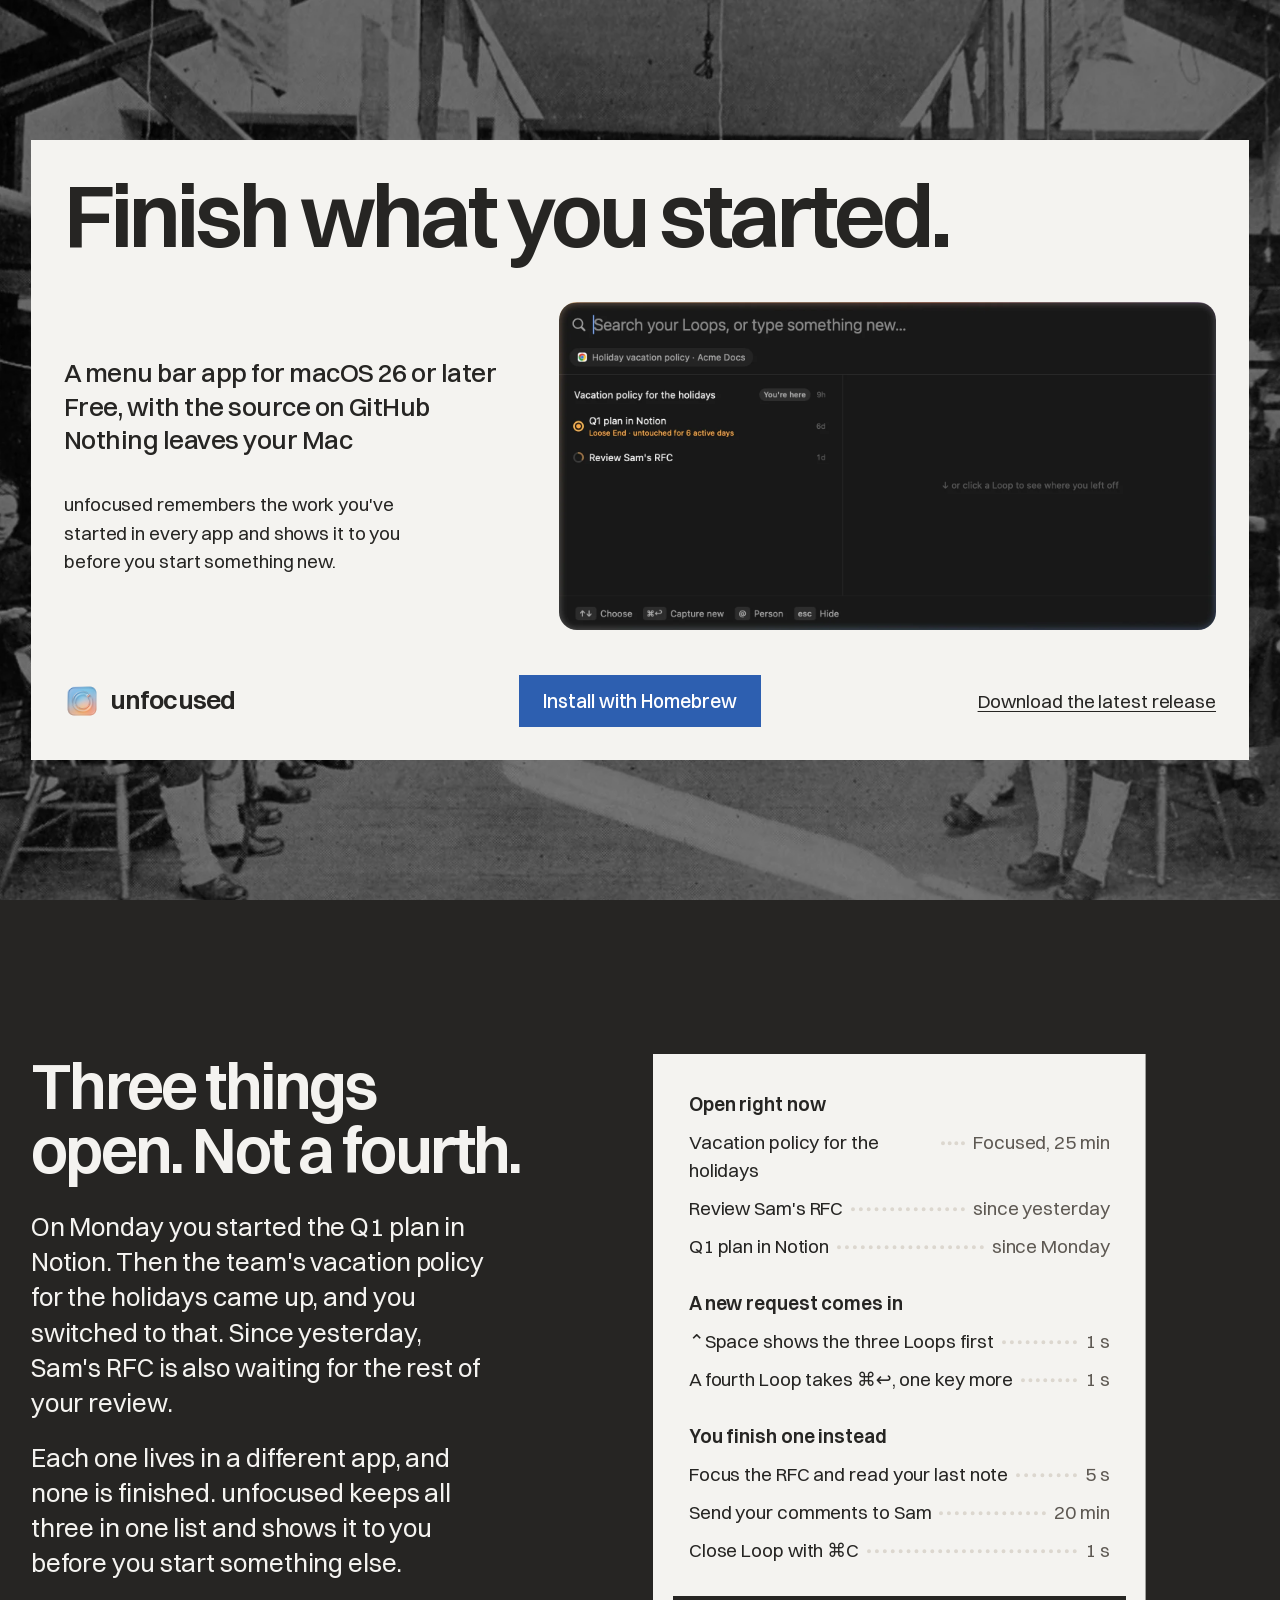
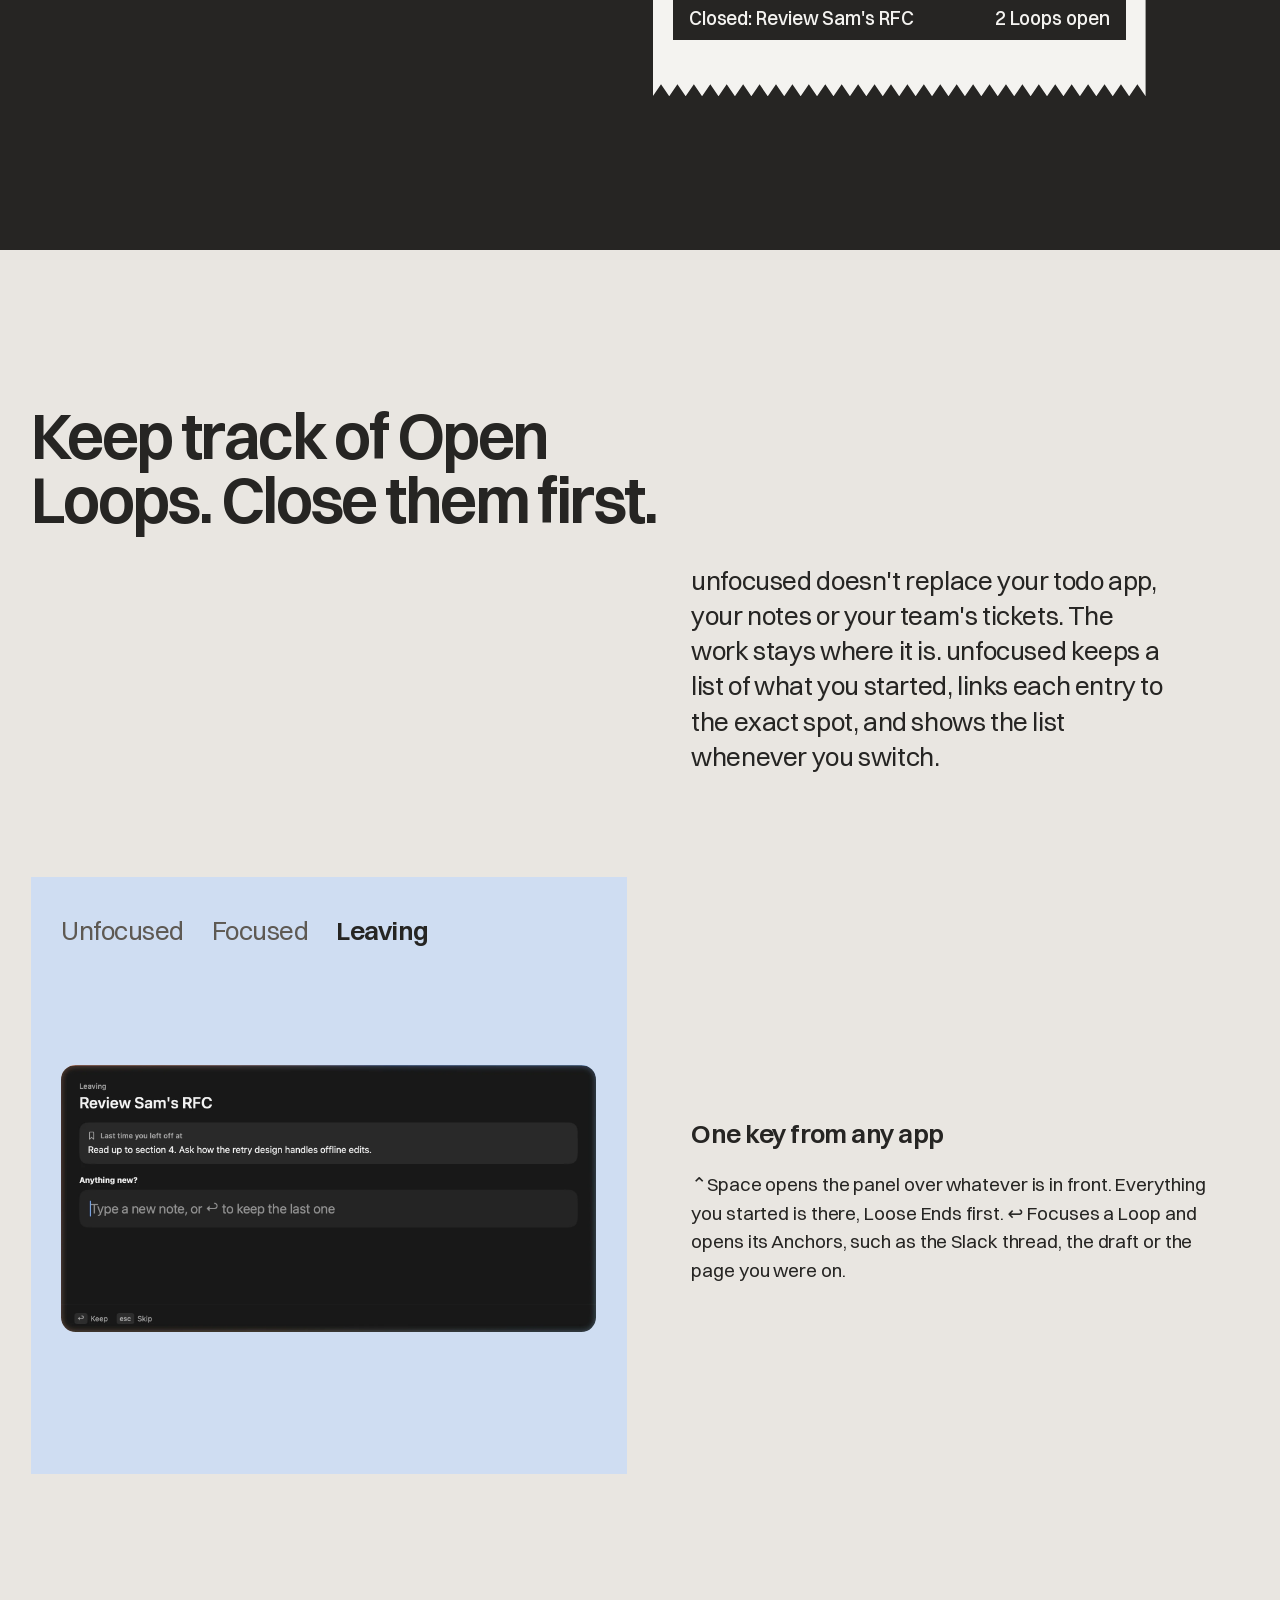
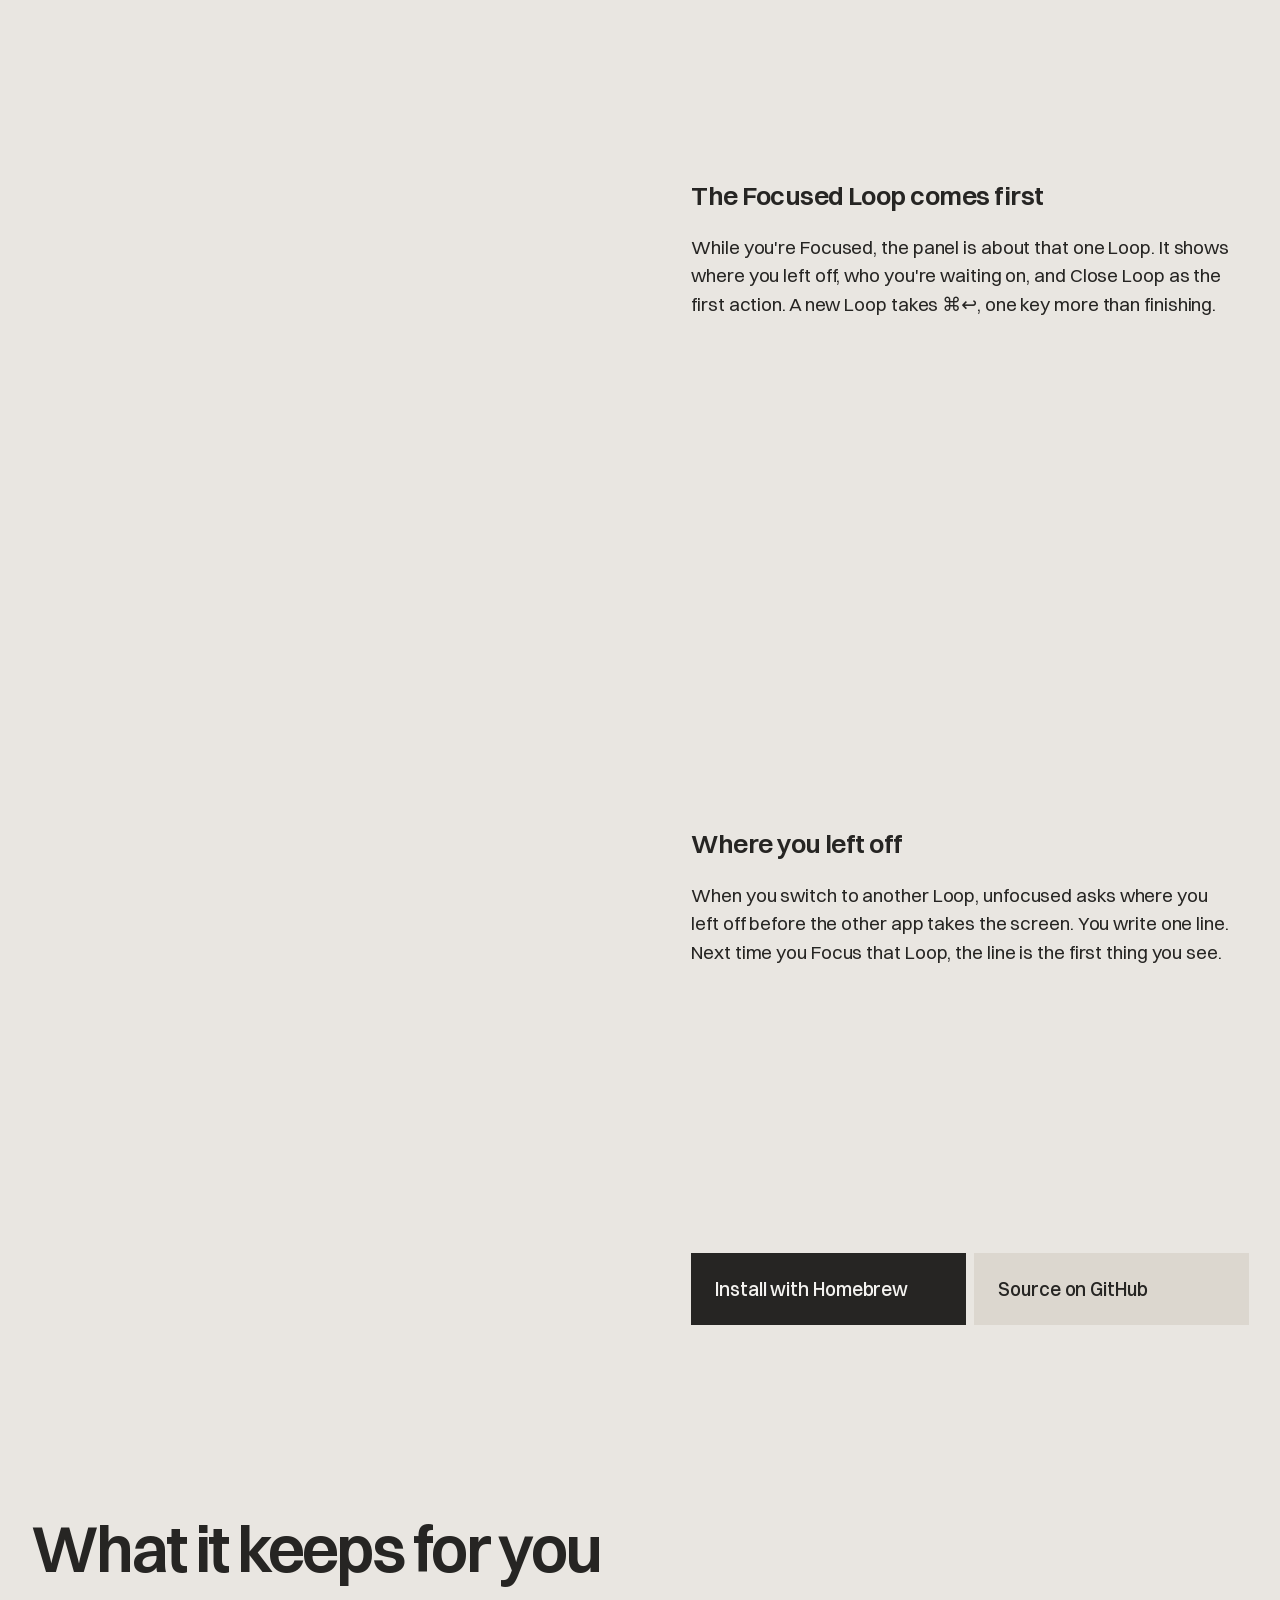
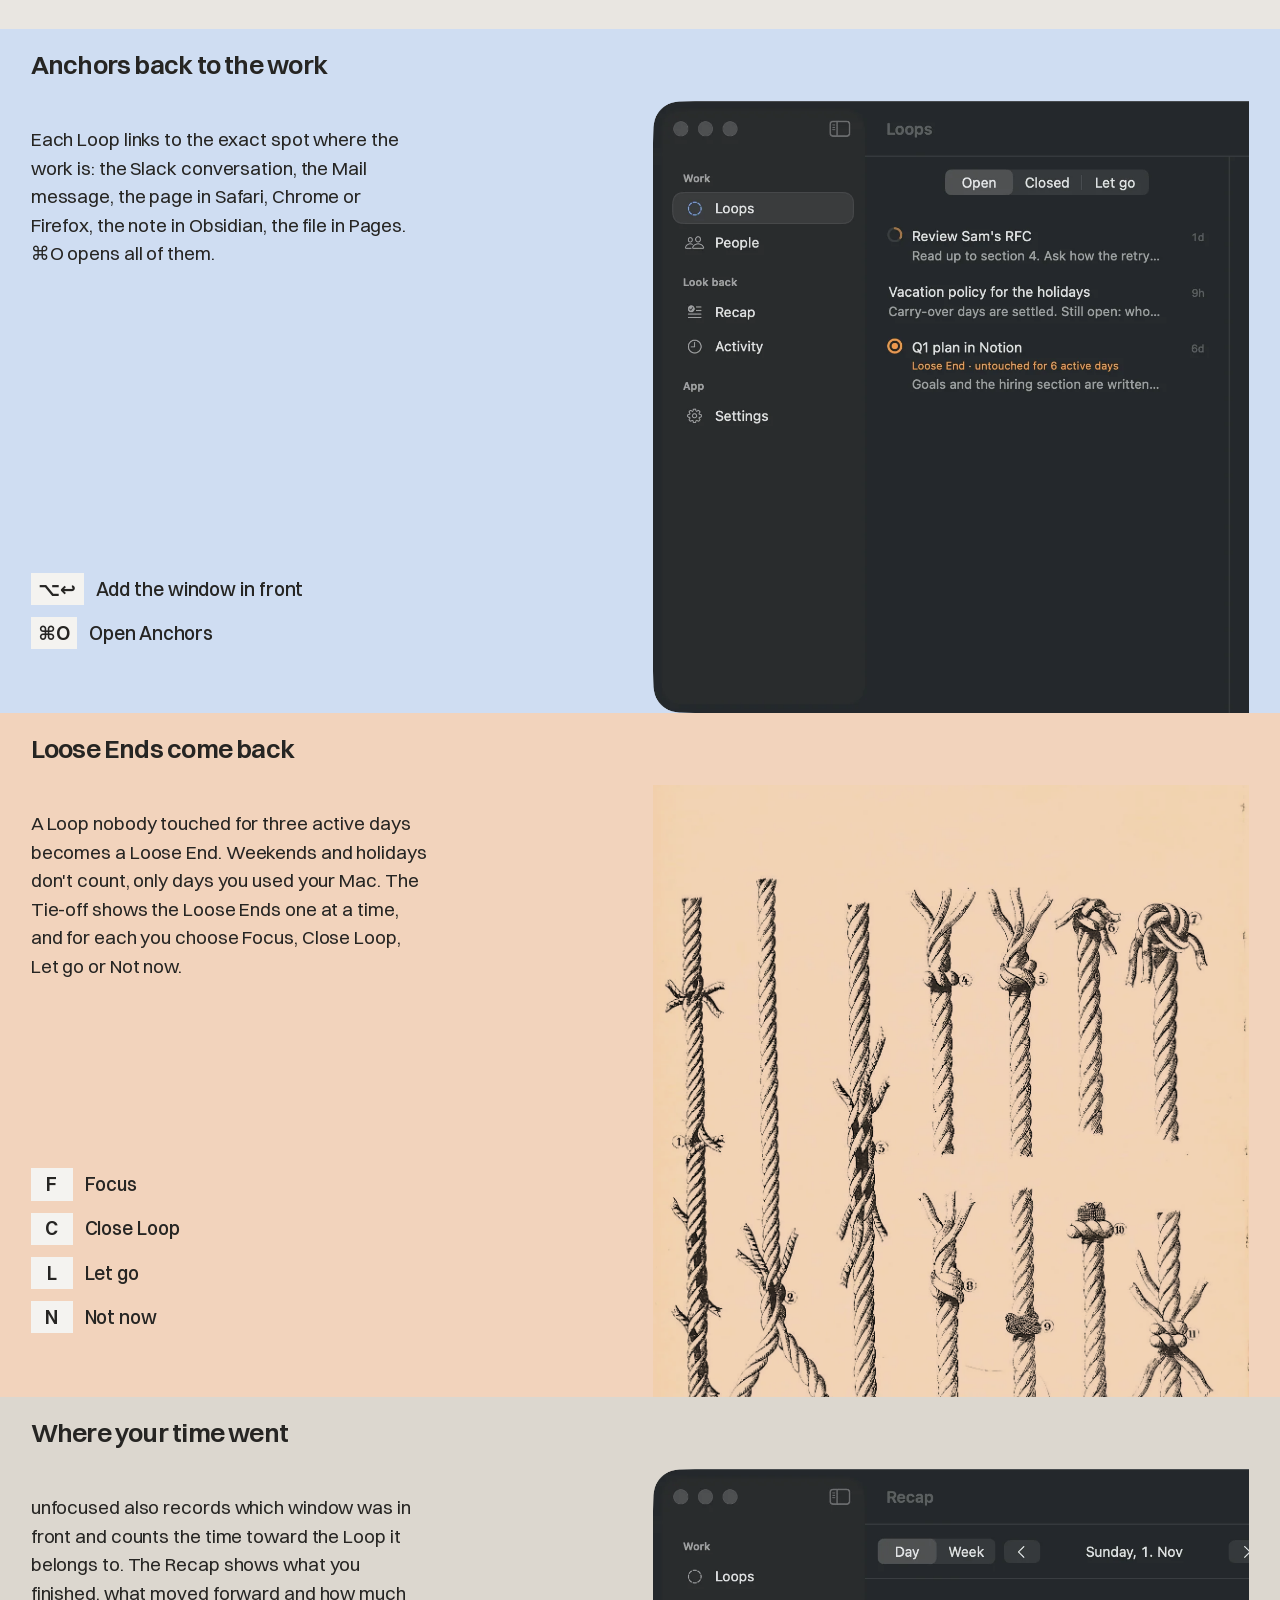
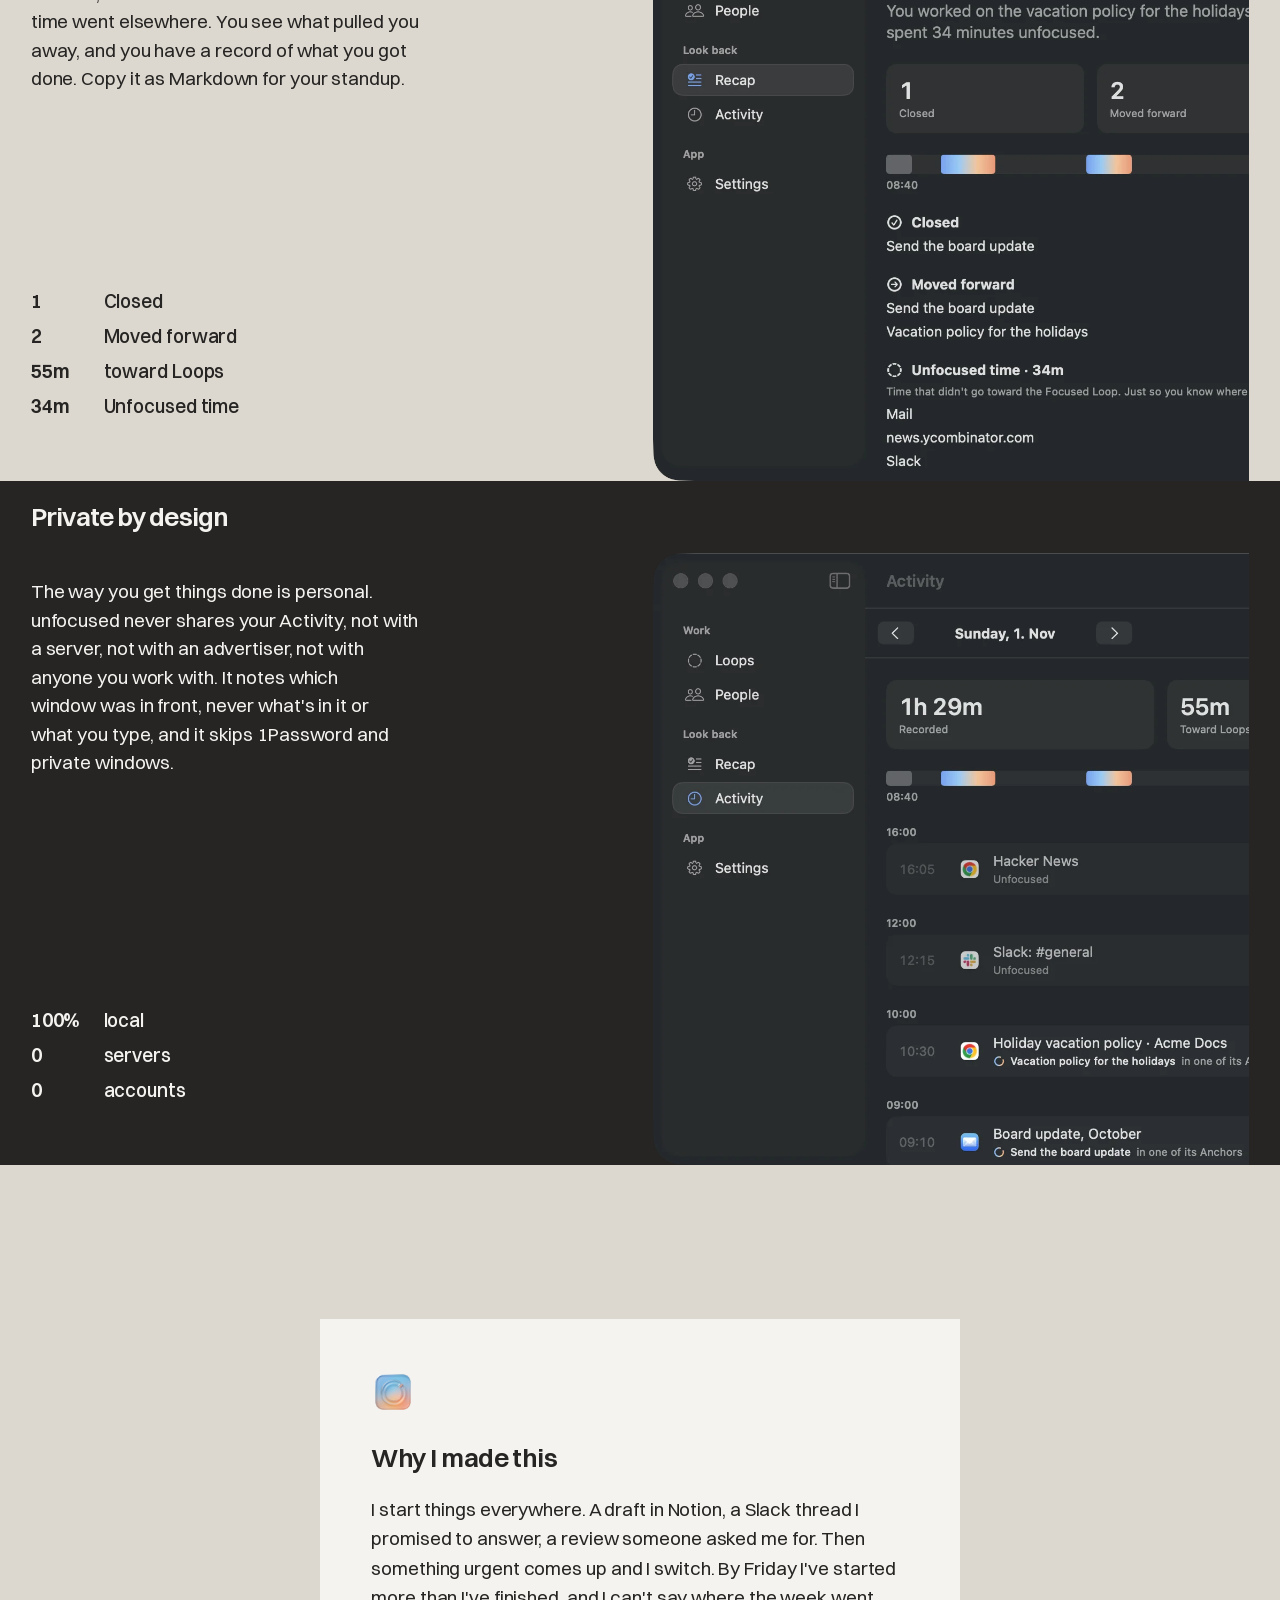
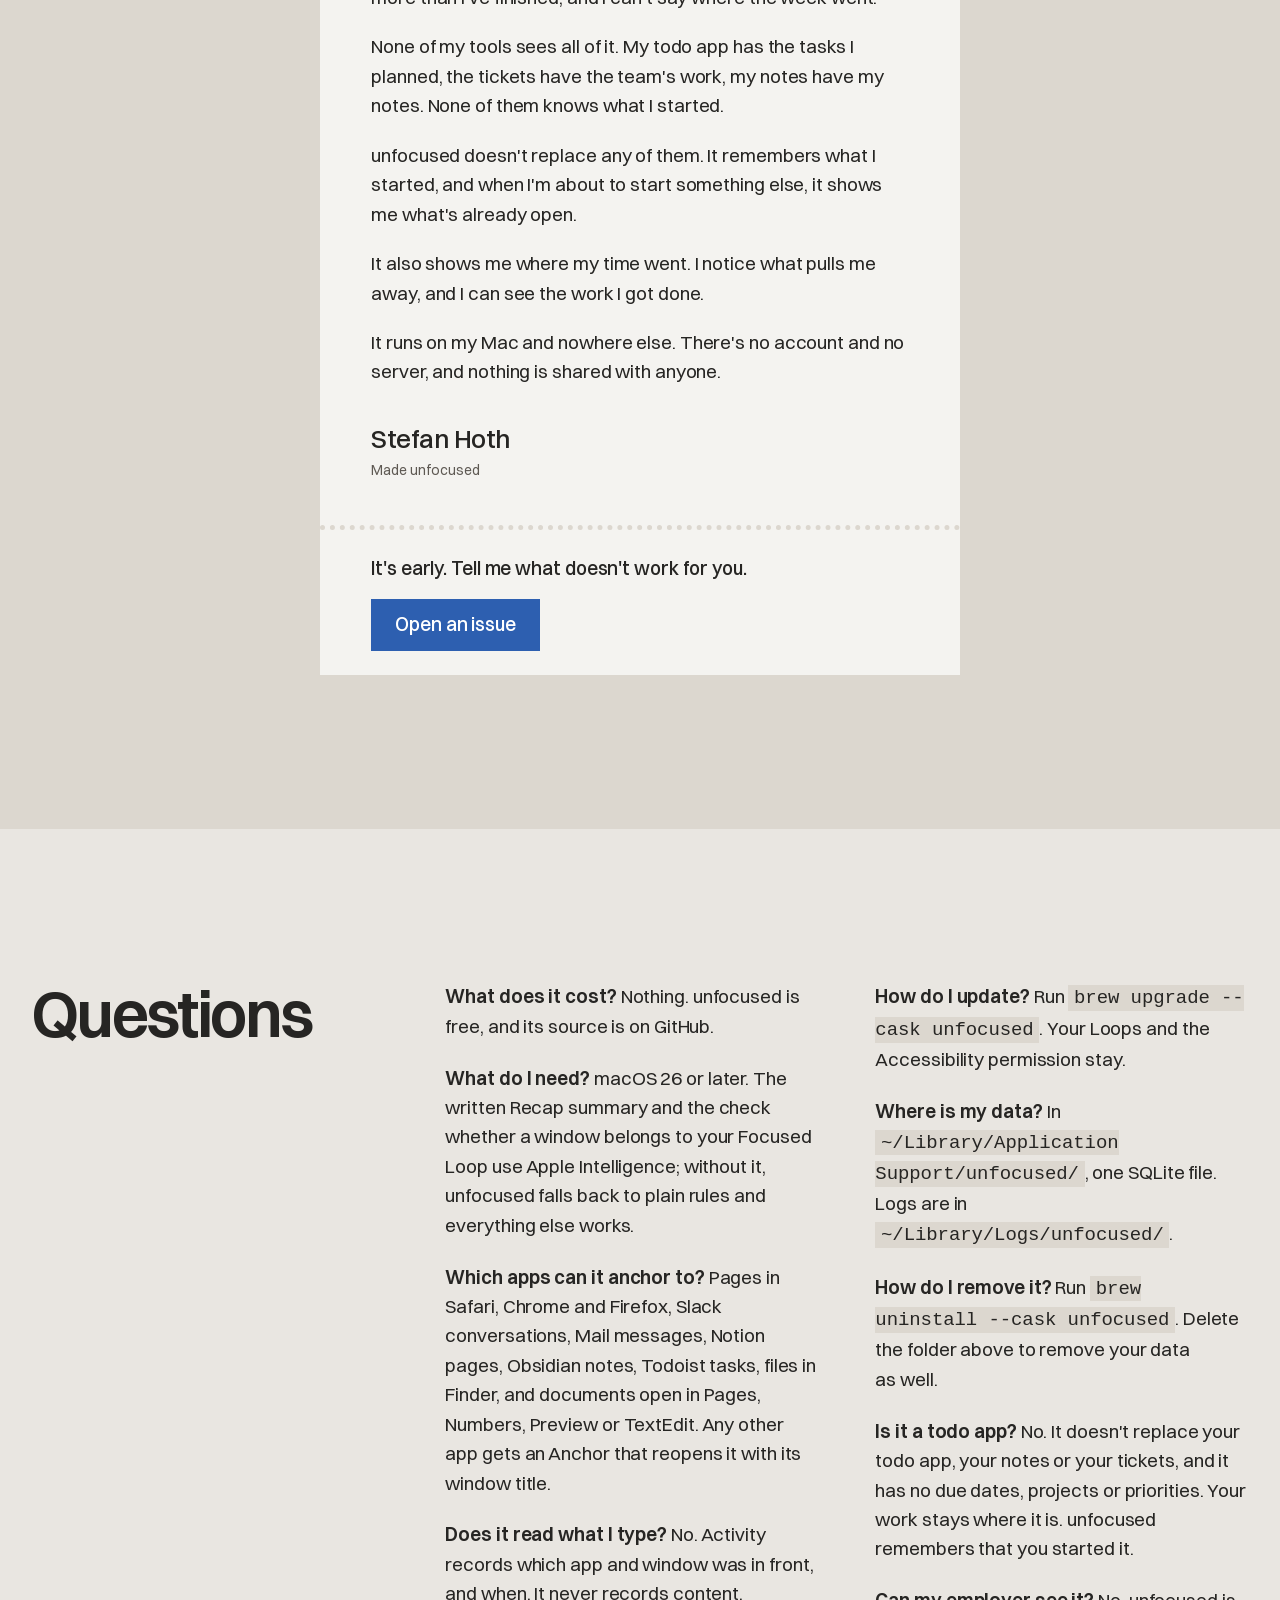
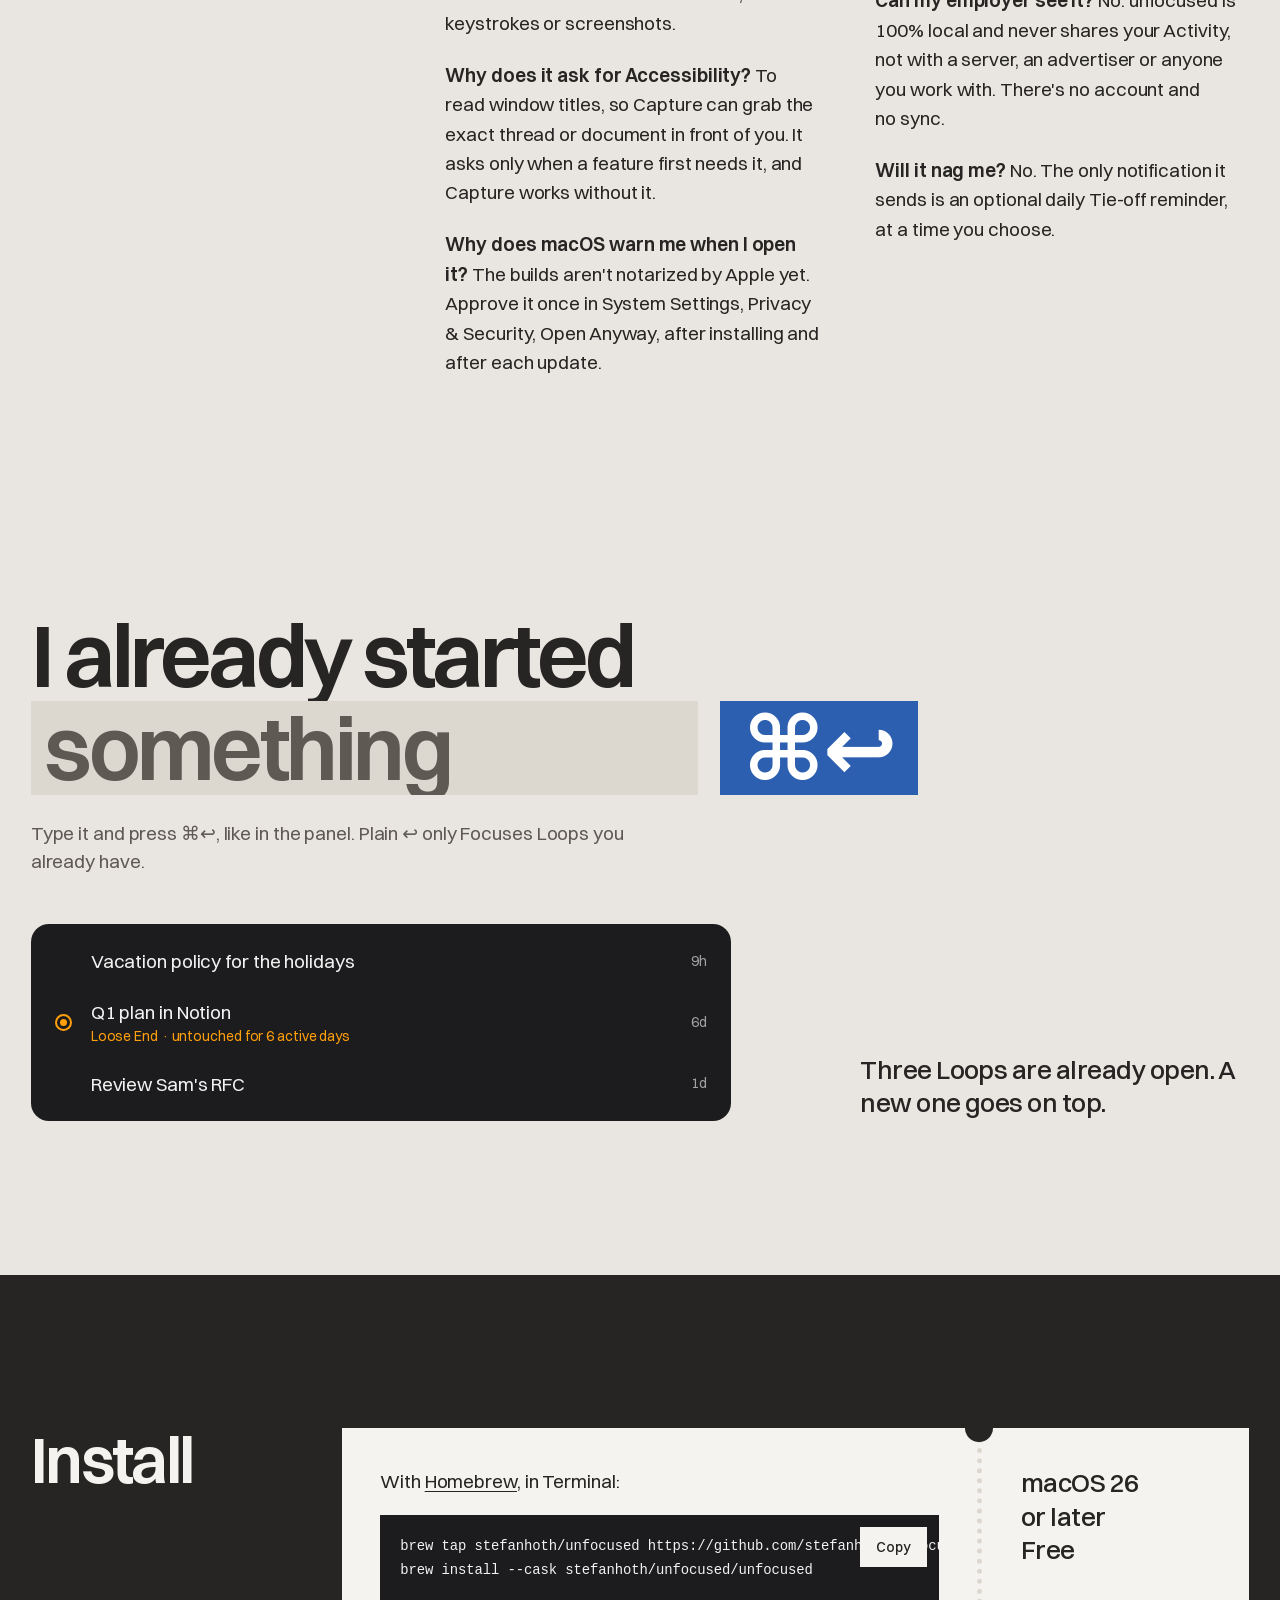
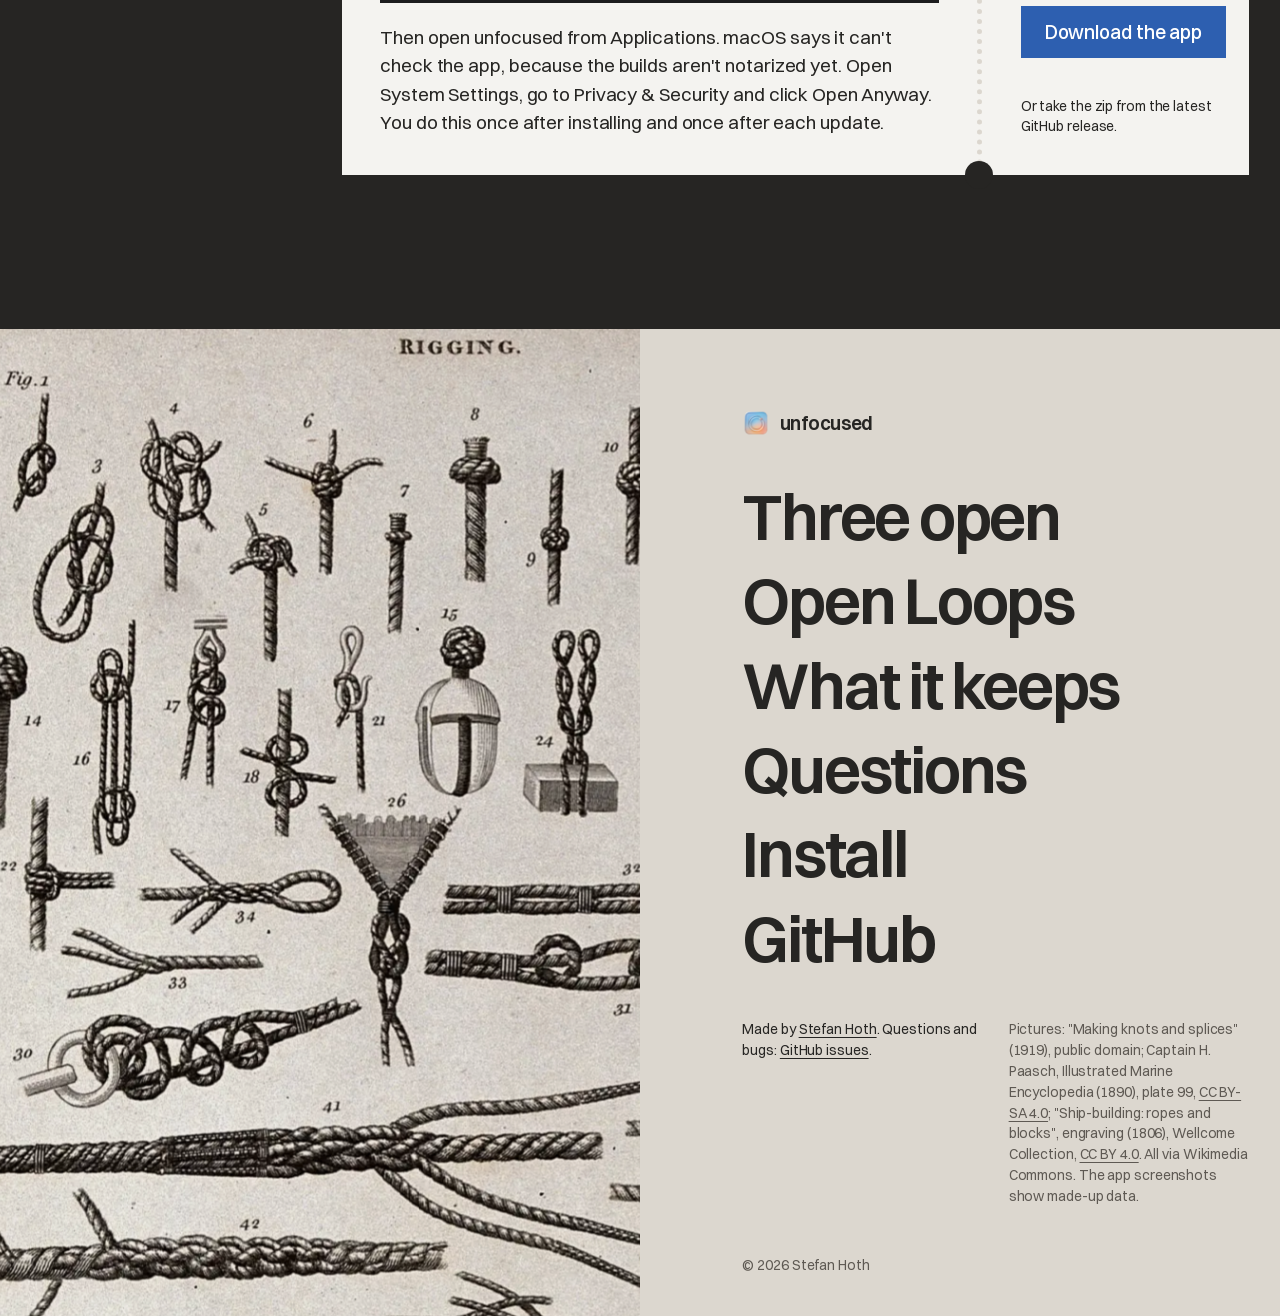
==== site/public/index.html @ ced44fc2 "feat(site): landing page at unfocused.stefanhoth.com A static page in site/public: what unfocused is" ====
<!doctype html>
<html lang="en">
<head>
  <meta charset="utf-8">
  <meta name="viewport" content="width=device-width, initial-scale=1">
  <title>unfocused: finish what you started, on your Mac</title>
  <meta name="description" content="unfocused is a free menu bar app for macOS 26 or later. It remembers the work you've started in every app and shows it to you before you start something new. Nothing leaves your Mac.">
  <link rel="canonical" href="https://unfocused.stefanhoth.com/">
  <meta name="theme-color" content="#262523">
  <meta name="color-scheme" content="light">

  <meta property="og:type" content="website">
  <meta property="og:site_name" content="unfocused">
  <meta property="og:url" content="https://unfocused.stefanhoth.com/">
  <meta property="og:title" content="unfocused: finish what you started">
  <meta property="og:description" content="A menu bar app for macOS 26 or later that remembers the work you've already started, in every app, and puts it in front of you before you start something new.">
  <meta property="og:image" content="https://unfocused.stefanhoth.com/og.png">
  <meta property="og:image:width" content="1200">
  <meta property="og:image:height" content="630">
  <meta property="og:image:alt" content="The unfocused panel listing three Open Loops, next to the words Finish what you started.">
  <meta name="twitter:card" content="summary_large_image">
  <meta name="twitter:title" content="unfocused: finish what you started">
  <meta name="twitter:description" content="A menu bar app for macOS 26 or later that remembers the work you've already started and shows it to you before you start something new.">
  <meta name="twitter:image" content="https://unfocused.stefanhoth.com/og.png">

  <link rel="icon" type="image/png" href="favicon.png">
  <link rel="apple-touch-icon" href="apple-touch-icon.png">
  <link rel="preload" href="fonts/switzer-400.woff2" as="font" type="font/woff2" crossorigin>
  <link rel="preload" href="fonts/switzer-600.woff2" as="font" type="font/woff2" crossorigin>
  <link rel="stylesheet" href="styles.css">
  <script>document.documentElement.classList.add('js')</script>
</head>
<body>

<header class="hero" id="top">
  <img class="hero__room" src="img/knot-class-1919.webp" width="1800" height="1212" alt="A room of young sailors in 1919, each holding a length of rope, learning knots from an instructor.">
  <div class="hero__card">
    <h1 class="hero__title" data-rise data-i="0">
      <span>Finish what</span> <span>you</span> <span>started.</span>
    </h1>
    <div class="hero__body">
      <div class="hero__text" data-rise data-i="1">
        <p class="hero__facts">A menu bar app for macOS&nbsp;26 or&nbsp;later<br>Free, with the source on GitHub<br>Nothing leaves your Mac</p>
        <p class="hero__lede">unfocused remembers the work you've started in every app and shows it to you before you start something new.</p>
      </div>
      <figure class="hero__plate" data-rise data-i="2">
        <img src="img/panel.webp" width="1752" height="874" alt="The unfocused panel with three Open Loops: the vacation policy marked You're here, the Q1 plan in Notion as a Loose End, and Sam's RFC.">
      </figure>
    </div>
    <div class="hero__foot" data-rise data-i="3">
      <a class="wordmark" href="#top"><img src="img/app-icon.webp" width="36" height="36" alt="">unfocused</a>
      <a class="button" href="#install">Install with Homebrew</a>
      <a class="link-plain hero__download" href="https://github.com/stefanhoth/unfocused/releases/latest">Download the latest release</a>
    </div>
  </div>
</header>

<main>

<section class="week" id="three-open" aria-labelledby="three-open-title">
  <div class="week__intro" data-reveal>
    <h2 class="head" id="three-open-title">Three things open. Not a fourth.</h2>
    <p>On Monday you started the Q1 plan in Notion. Then the team's vacation policy for the holidays came up, and you switched to that. Since yesterday, Sam's RFC is also waiting for the rest of your review.</p>
    <p>Each one lives in a different app, and none is finished. unfocused keeps all three in one list and shows it to you before you start something else.</p>
  </div>
  <div class="slip" data-reveal>
    <h3>Open right now</h3>
    <ul>
      <li><span>Vacation policy for the holidays</span><span>Focused, 25 min</span></li>
      <li><span>Review Sam's RFC</span><span>since yesterday</span></li>
      <li><span>Q1 plan in Notion</span><span>since Monday</span></li>
    </ul>
    <h3>A new request comes in</h3>
    <ul>
      <li><span>⌃Space shows the three Loops first</span><span>1 s</span></li>
      <li><span>A fourth Loop takes ⌘↩, one key more</span><span>1 s</span></li>
    </ul>
    <h3>You finish one instead</h3>
    <ul>
      <li><span>Focus the RFC and read your last note</span><span>5 s</span></li>
      <li><span>Send your comments to Sam</span><span>20 min</span></li>
      <li><span>Close Loop with ⌘C</span><span>1 s</span></li>
    </ul>
    <p class="slip__total"><span>Closed: Review Sam's RFC</span><span>2 Loops open</span></p>
  </div>
</section>

<section class="showcase" id="open-loops" aria-labelledby="open-loops-title">
  <div class="showcase__intro" data-reveal>
    <h2 class="head showcase__title" id="open-loops-title">Keep track of Open Loops. Close them first.</h2>
    <p>unfocused doesn't replace your todo app, your notes or your team's tickets. The work stays where it is. unfocused keeps a list of what you started, links each entry to the exact spot, and shows the list whenever you switch.</p>
  </div>
  <div class="showcase__plate">
    <div class="tabs" role="tablist" aria-label="Panel states">
      <button role="tab" aria-selected="true" aria-controls="plate-img" data-step="0">Unfocused</button>
      <button role="tab" aria-selected="false" aria-controls="plate-img" data-step="1">Focused</button>
      <button role="tab" aria-selected="false" aria-controls="plate-img" data-step="2">Leaving</button>
    </div>
    <figure class="plate-frame">
      <img id="plate-img" src="img/panel.webp" width="1752" height="874" alt="The panel while unfocused: Open Loops, Loose Ends first.">
    </figure>
  </div>
  <div class="showcase__text">
    <div class="step" data-step="0" data-src="img/panel.webp" data-alt="The panel while unfocused: Open Loops, Loose Ends first.">
      <figure class="step__pic"><img src="img/panel.webp" width="1752" height="874" loading="lazy" alt="The panel while unfocused: Open Loops, Loose Ends first."></figure>
      <h3 class="lead strong">One key from any app</h3>
      <p>⌃Space opens the panel over whatever is in front. Everything you started is there, Loose Ends first. ↩ Focuses a Loop and opens its Anchors, such as the Slack thread, the draft or the page you were on.</p>
    </div>
    <div class="step" data-step="1" data-src="img/panel-focused.webp" data-alt="The panel while a Loop is Focused: its title, Where I left off, Close Loop as the first action.">
      <figure class="step__pic"><img src="img/panel-focused.webp" width="1752" height="874" loading="lazy" alt="The panel while a Loop is Focused: its title, Where I left off, Close Loop as the first action."></figure>
      <h3 class="lead strong">The Focused Loop comes first</h3>
      <p>While you're Focused, the panel is about that one Loop. It shows where you left off, who you're waiting on, and Close Loop as the first action. A new Loop takes ⌘↩, one key more than finishing.</p>
    </div>
    <div class="step" data-step="2" data-src="img/leaving.webp" data-alt="Where did you leave off? asked when leaving a Loop, with the last note shown.">
      <figure class="step__pic"><img src="img/leaving.webp" width="1752" height="874" loading="lazy" alt="Where did you leave off? asked when leaving a Loop, with the last note shown."></figure>
      <h3 class="lead strong">Where you left off</h3>
      <p>When you switch to another Loop, unfocused asks where you left off before the other app takes the screen. You write one line. Next time you Focus that Loop, the line is the first thing you see.</p>
    </div>
    <div class="showcase__actions">
      <a class="cell cell--ink" href="#install">Install with Homebrew</a>
      <a class="cell" href="https://github.com/stefanhoth/unfocused">Source on GitHub</a>
    </div>
  </div>
</section>

<section class="keeps" id="keeps" aria-labelledby="keeps-title">
  <h2 class="head keeps__title" id="keeps-title" data-reveal>What it keeps for you</h2>
  <div class="sheets">
    <article class="sheet sheet--sky" data-i="0">
      <h3 class="sheet__name">Anchors back to the work</h3>
      <p class="sheet__text">Each Loop links to the exact spot where the work is: the Slack conversation, the Mail message, the page in Safari, Chrome or Firefox, the note in Obsidian, the file in Pages. ⌘O opens all of them.</p>
      <p class="sheet__keys"><span><kbd>⌥↩</kbd> Add the window in front</span><span><kbd>⌘O</kbd> Open Anchors</span></p>
      <img class="sheet__pic" src="img/loops.webp" width="2062" height="1144" loading="lazy" alt="The Loops window: the three Open Loops with their last notes, the Q1 plan in Notion marked as a Loose End.">
    </article>
    <article class="sheet sheet--peach" data-i="1">
      <h3 class="sheet__name">Loose Ends come back</h3>
      <p class="sheet__text">A Loop nobody touched for three active days becomes a Loose End. Weekends and holidays don't count, only days you used your Mac. The Tie-off shows the Loose Ends one at a time, and for each you choose Focus, Close Loop, Let go or Not now.</p>
      <p class="sheet__keys"><span><kbd>F</kbd> Focus</span><span><kbd>C</kbd> Close Loop</span><span><kbd>L</kbd> Let go</span><span><kbd>N</kbd> Not now</span></p>
      <img class="sheet__pic sheet__pic--plate" src="img/plate-99-splices-and-knots.webp" width="1245" height="1664" loading="lazy" alt="Engraved plate from 1890 showing rope ends frayed, whipped, spliced and knotted.">
    </article>
    <article class="sheet sheet--stone" data-i="2">
      <h3 class="sheet__name">Where your time went</h3>
      <p class="sheet__text">unfocused also records which window was in front and counts the time toward the Loop it belongs to. The Recap shows what you finished, what moved forward and how much time went elsewhere. You see what pulled you away, and you have a record of what you got done. Copy it as Markdown for your standup.</p>
      <p class="sheet__keys"><span><b>1</b> Closed</span><span><b>2</b> Moved forward</span><span><b>55m</b> toward Loops</span><span><b>34m</b> Unfocused time</span></p>
      <img class="sheet__pic" src="img/recap.webp" width="2062" height="1144" loading="lazy" alt="The Recap for one day: a written summary, figures for Closed, Moved forward, Captured and Unfocused time, a timeline and the Loops by group.">
    </article>
    <article class="sheet sheet--ink" data-i="3">
      <h3 class="sheet__name">Private by design</h3>
      <p class="sheet__text">The way you get things done is personal. unfocused never shares your Activity, not with a server, not with an advertiser, not with anyone you work with. It notes which window was in front, never what's in it or what you type, and it skips 1Password and private windows.</p>
      <p class="sheet__keys"><span><b>100%</b> local</span><span><b>0</b> servers</span><span><b>0</b> accounts</span></p>
      <img class="sheet__pic" src="img/activity.webp" width="2062" height="1144" loading="lazy" alt="The Activity view: time recorded, time toward Loops, Unfocused time, and the day's windows grouped by hour.">
    </article>
  </div>
</section>

<section class="letter-wrap" id="why" aria-labelledby="why-title">
  <article class="letter" data-reveal>
    <img class="letter__icon" src="img/app-icon.webp" width="44" height="44" alt="">
    <h2 class="lead strong" id="why-title">Why I made this</h2>
    <p>I start things everywhere. A draft in Notion, a Slack thread I promised to answer, a review someone asked me for. Then something urgent comes up and I switch. By Friday I've started more than I've finished, and I can't say where the week went.</p>
    <p>None of my tools sees all of it. My todo app has the tasks I planned, the tickets have the team's work, my notes have my notes. None of them knows what I started.</p>
    <p>unfocused doesn't replace any of them. It remembers what I started, and when I'm about to start something else, it shows me what's already open.</p>
    <p>It also shows me where my time went. I notice what pulls me away, and I can see the work I got done.</p>
    <p>It runs on my Mac and nowhere else. There's no account and no server, and nothing is shared with anyone.</p>
    <p class="letter__sign">Stefan Hoth<span>Made unfocused</span></p>
    <div class="letter__stub">
      <p>It's early. Tell me what doesn't work for you.</p>
      <a class="button" href="https://github.com/stefanhoth/unfocused/issues">Open an issue</a>
    </div>
  </article>
</section>

<section class="faq" id="questions" aria-labelledby="questions-title">
  <h2 class="head" id="questions-title" data-reveal>Questions</h2>
  <div class="faq__text" data-reveal>
    <p><b>What does it cost?</b> Nothing. unfocused is free, and its source is on GitHub.</p>
    <p><b>What do I need?</b> macOS 26 or later. The written Recap summary and the check whether a window belongs to your Focused Loop use Apple Intelligence; without it, unfocused falls back to plain rules and everything else works.</p>
    <p><b>Which apps can it anchor to?</b> Pages in Safari, Chrome and Firefox, Slack conversations, Mail messages, Notion pages, Obsidian notes, Todoist tasks, files in Finder, and documents open in Pages, Numbers, Preview or TextEdit. Any other app gets an Anchor that reopens it with its window title.</p>
    <p><b>Does it read what I type?</b> No. Activity records which app and window was in front, and when. It never records content, keystrokes or screenshots.</p>
    <p><b>Why does it ask for Accessibility?</b> To read window titles, so Capture can grab the exact thread or document in front of you. It asks only when a feature first needs it, and Capture works without it.</p>
    <p><b>Why does macOS warn me when I open it?</b> The builds aren't notarized by Apple yet. Approve it once in System Settings, Privacy &amp; Security, Open Anyway, after installing and after each update.</p>
    <p><b>How do I update?</b> Run <code>brew upgrade --cask unfocused</code>. Your Loops and the Accessibility permission stay.</p>
    <p><b>Where is my data?</b> In <code>~/Library/Application Support/unfocused/</code>, one SQLite file. Logs are in <code>~/Library/Logs/unfocused/</code>.</p>
    <p><b>How do I remove it?</b> Run <code>brew uninstall --cask unfocused</code>. Delete the folder above to remove your data as well.</p>
    <p><b>Is it a todo app?</b> No. It doesn't replace your todo app, your notes or your tickets, and it has no due dates, projects or priorities. Your work stays where it is. unfocused remembers that you started it.</p>
    <p><b>Can my employer see it?</b> No. unfocused is 100% local and never shares your Activity, not with a server, an advertiser or anyone you work with. There's no account and no sync.</p>
    <p><b>Will it nag me?</b> No. The only notification it sends is an optional daily Tie-off reminder, at a time you choose.</p>
  </div>
</section>

<section class="capture" id="try" aria-labelledby="try-title">
  <form class="capture__sentence" id="capture-form" autocomplete="off">
    <div class="capture__title">
      <h2 id="try-title">I already started</h2>
      <label class="sr-only" for="capture-input">Something you already started</label>
      <input id="capture-input" name="loop" type="text" placeholder="something" maxlength="60" aria-describedby="capture-hint">
      <button type="submit" class="capture__key" aria-label="Capture with Command Return">⌘↩</button>
    </div>
    <p class="capture__hint" id="capture-hint">Type it and press ⌘↩, like in the panel. Plain ↩ only Focuses Loops you already have.</p>
  </form>
  <div class="mini" data-ui aria-live="polite">
    <ul class="mini__list" id="mini-list">
      <li class="mini__row"><span class="ring" aria-hidden="true"></span><span class="mini__title">Vacation policy for the holidays</span><span class="mini__age">9h</span></li>
      <li class="mini__row mini__row--loose"><span class="ring ring--loose" aria-hidden="true"></span><span class="mini__title">Q1 plan in Notion<small>Loose End · untouched for 6 active days</small></span><span class="mini__age">6d</span></li>
      <li class="mini__row"><span class="ring" aria-hidden="true"></span><span class="mini__title">Review Sam's RFC</span><span class="mini__age">1d</span></li>
    </ul>
    <p class="mini__note" id="mini-note">Three Loops are already open. A new one goes on top.</p>
  </div>
</section>

<section class="install" id="install" aria-labelledby="install-title">
  <h2 class="head" id="install-title">Install</h2>
  <div class="ticket">
    <div class="ticket__main">
      <p>With <a class="link-plain" href="https://brew.sh">Homebrew</a>, in Terminal:</p>
      <div class="cmd">
        <pre><code id="cmd-install">brew tap stefanhoth/unfocused https://github.com/stefanhoth/unfocused
brew install --cask stefanhoth/unfocused/unfocused</code></pre>
        <button class="copy" type="button" data-copy="cmd-install">Copy</button>
      </div>
      <p class="ticket__then">Then open unfocused from Applications. macOS says it can't check the app, because the builds aren't notarized yet. Open System Settings, go to Privacy &amp; Security and click Open Anyway. You do this once after installing and once after each update.</p>
    </div>
    <div class="ticket__stub">
      <p class="ticket__req">macOS 26 or later<br>Free</p>
      <a class="button" href="https://github.com/stefanhoth/unfocused/releases/latest">Download the app</a>
      <p class="small">Or take the zip from the latest GitHub release.</p>
    </div>
  </div>
</section>

</main>

<footer class="foot" aria-labelledby="foot-title">
  <figure class="foot__pic">
    <img src="img/rigging-plate-1806.webp" width="1400" height="1819" loading="lazy" alt="Detail of an 1806 engraving of rigging: knots, bends, splices and seizings, numbered.">
  </figure>
  <div class="foot__side">
    <a class="wordmark wordmark--small" href="#top"><img src="img/app-icon.webp" width="28" height="28" alt="">unfocused</a>
    <h2 class="sr-only" id="foot-title">More</h2>
    <nav class="foot__menu" aria-label="Sections">
      <a href="#three-open">Three open</a>
      <a href="#open-loops">Open Loops</a>
      <a href="#keeps">What it keeps</a>
      <a href="#questions">Questions</a>
      <a href="#install">Install</a>
      <a href="https://github.com/stefanhoth/unfocused">GitHub</a>
    </nav>
    <div class="foot__blocks">
      <p>Made by <a class="link-plain" href="https://stefanhoth.com">Stefan Hoth</a>. Questions and bugs: <a class="link-plain" href="https://github.com/stefanhoth/unfocused/issues">GitHub issues</a>.</p>
      <p class="foot__credits">Pictures: "Making knots and splices" (1919), public domain; Captain H. Paasch, Illustrated Marine Encyclopedia (1890), plate 99, <a class="link-plain" href="https://commons.wikimedia.org/wiki/File:Paasch_Illus_Mar_Ency_1890_pl_99_-_Splices_and_Knots.jpg">CC BY-SA 4.0</a>; "Ship-building: ropes and blocks", engraving (1806), Wellcome Collection, <a class="link-plain" href="https://commons.wikimedia.org/wiki/File:Ship-building;_ropes_and_blocks._Engraving._Wellcome_V0024359EL.jpg">CC BY 4.0</a>. All via Wikimedia Commons. The app screenshots show made-up data.</p>
    </div>
    <p class="foot__legal">© 2026 Stefan Hoth</p>
  </div>
</footer>

<script src="main.js" defer></script>
</body>
</html>
---- site/public/styles.css ----
/* unfocused landing page. Direction: "The page is the object", a plate from an old knot manual.
   Paper on stone, charcoal ink, the app's own blue as the one accent. */

@font-face { font-family: "Switzer"; src: url("fonts/switzer-400.woff2") format("woff2"); font-weight: 400; font-display: swap; }
@font-face { font-family: "Switzer"; src: url("fonts/switzer-500.woff2") format("woff2"); font-weight: 500; font-display: swap; }
@font-face { font-family: "Switzer"; src: url("fonts/switzer-600.woff2") format("woff2"); font-weight: 600; font-display: swap; }

:root {
  --bg: #e9e6e1;          /* stone ground */
  --paper: #f4f3f0;       /* the printed sheets */
  --surface: #dcd7cf;     /* one step darker than the ground */
  --ink: #262523;
  --muted: #5e5953;
  --paper-ink: #f4f3f0;
  --accent: #2d5fb0;      /* the app icon's blue, deepened for white text */
  --accent-strong: #234d91;
  --accent-ink: #ffffff;
  --peach: #f2d3bc;       /* the icon's peach end */
  --sky: #cfddf2;         /* the icon's sky end */
  --loose: #c8681c;       /* Loose End orange, as in the app */
  --ui: #1c1c1e;          /* the app's dark panel */
  --ui-row: #2a2a2d;
  --ui-text: #f2f2f2;
  --ui-muted: #a1a1a6;

  --font: "Switzer", system-ui, -apple-system, sans-serif;

  --step-small: clamp(0.8125rem, 0.79rem + 0.1vw, 0.875rem);
  --step-body: clamp(1.0625rem, 1rem + 0.25vw, 1.1875rem);
  --step-lead: clamp(1.25rem, 1.1rem + 0.7vw, 1.625rem);
  --step-head: clamp(2.25rem, 1.3rem + 3.4vw, 4.5rem);
  --step-display: clamp(2.5rem, 0.6rem + 6.2vw, 6.25rem);

  --margin: clamp(1rem, 2.4vw, 2.5rem);
  --gutter: clamp(1rem, 2vw, 2rem);
  --section: clamp(7.5rem, 12vw, 13rem);
  --radius: 0px;

  --ease-out: cubic-bezier(0.22, 1, 0.36, 1);
  --ease-expo: cubic-bezier(0.16, 1, 0.3, 1);
  --ease-soft: cubic-bezier(0.33, 1, 0.68, 1);
  --t-press: 140ms;
  --t-hover: 180ms;
  --t-ui: 240ms;
}

/* ---------- reset ---------- */
*, *::before, *::after { box-sizing: border-box; }
html { -webkit-text-size-adjust: 100%; text-size-adjust: 100%; }
body { margin: 0; background: var(--bg); color: var(--ink); font-family: var(--font); font-size: var(--step-body); line-height: 1.5; letter-spacing: -0.005em; -webkit-font-smoothing: antialiased; }
h1, h2, h3, p, figure, ul { margin: 0; }
ul { padding: 0; list-style: none; }
img { display: block; max-width: 100%; height: auto; }
button, input { font: inherit; color: inherit; }
button { background: none; border: 0; padding: 0; cursor: pointer; }
a { color: inherit; }
:target { scroll-margin-top: 2rem; }
::selection { background: var(--accent); color: var(--accent-ink); }
:focus-visible { outline: 2px solid var(--accent); outline-offset: 3px; }
h1, h2, h3 { font-weight: 600; text-wrap: balance; }
p { max-width: 62ch; text-wrap: pretty; }
b, .strong { font-weight: 600; }
code { font-family: ui-monospace, "SF Mono", Menlo, monospace; font-size: inherit; background: var(--surface); padding: 0.1em 0.3em; }
.sr-only { position: absolute; width: 1px; height: 1px; overflow: hidden; clip-path: inset(50%); white-space: nowrap; }
.head { font-size: var(--step-head); line-height: 1; letter-spacing: -0.04em; }
.lead { font-size: var(--step-lead); line-height: 1.25; letter-spacing: -0.02em; }
.small { font-size: var(--step-small); line-height: 1.45; }

/* ---------- controls ---------- */
.button { display: inline-flex; align-items: center; justify-content: center; min-height: 3.25rem; padding: 0 1.5rem; background: var(--accent); color: var(--accent-ink); font-weight: 500; text-decoration: none; white-space: nowrap; transition: transform var(--t-press) var(--ease-out), background-color var(--t-hover) ease; }
.button:active { transform: scale(0.97); }
.button--paper { background: var(--paper); color: var(--ink); }
.link-plain { text-decoration: underline; text-underline-offset: 0.18em; text-decoration-thickness: 0.07em; transition: color var(--t-hover) ease; }
.wordmark { display: inline-flex; align-items: center; gap: 0.6rem; font-weight: 600; font-size: var(--step-lead); letter-spacing: -0.03em; text-decoration: none; }
.wordmark img { width: 2.25rem; height: 2.25rem; }
.wordmark--small { font-size: var(--step-body); }
.wordmark--small img { width: 1.75rem; height: 1.75rem; }
@media (hover: hover) and (pointer: fine) {
  .button:hover { background: var(--accent-strong); }
  .button--paper:hover { background: #ffffff; }
  .link-plain:hover { color: var(--accent); }
}

/* ---------- hero: the title card over a dim room ---------- */
.hero { position: relative; min-height: 100svh; display: grid; place-items: center; padding: clamp(1rem, 4vw, 3.5rem) var(--margin); overflow: hidden; background: var(--ink); }
.hero__room { position: absolute; inset: 0; width: 100%; height: 100%; object-fit: cover; filter: brightness(0.55) grayscale(0.2); }
.hero__card { position: relative; width: min(84rem, 100%); background: var(--paper); padding: clamp(1.25rem, 2.6vw, 2.75rem); display: grid; gap: clamp(1.75rem, 3.5vw, 3.5rem); }
.hero__title { font-size: var(--step-display); line-height: 0.95; letter-spacing: -0.045em; }
.hero__body { display: grid; grid-template-columns: 5fr 7fr; gap: var(--gutter); align-items: center; }
.hero__text { display: grid; gap: 2rem; align-content: start; }
.hero__facts { font-size: var(--step-lead); line-height: 1.3; letter-spacing: -0.02em; font-weight: 500; }
.hero__lede { font-size: var(--step-body); max-width: 34ch; }
.hero__plate img, .plate-frame img, .step__pic img { border-radius: 2.74% / 5.49%; }
.hero__plate img { width: 100%; }
.hero__foot { display: grid; grid-template-columns: 1fr auto 1fr; align-items: center; gap: var(--gutter); }
.hero__download { justify-self: end; }

/* ---------- showcase: the plate holds, the states pass ---------- */
.showcase { display: grid; grid-template-columns: 1fr 1fr; gap: var(--gutter); padding: var(--section) var(--margin) calc(var(--section) / 2); }
.showcase__intro { grid-column: 1 / -1; display: grid; grid-template-columns: minmax(0, 1fr) minmax(0, 1fr); gap: 2rem var(--gutter); margin-bottom: clamp(2.5rem, 6vw, 5rem); }
.showcase__title { grid-column: 1 / -1; max-width: 22ch; }
.showcase__intro p { grid-column: 2; }
.showcase__intro p { font-size: var(--step-lead); line-height: 1.35; letter-spacing: -0.015em; max-width: 34ch; padding-left: clamp(0rem, 3vw, 3rem); }
.showcase__plate { position: sticky; top: 6svh; align-self: start; aspect-ratio: 1; max-height: 88svh; background: var(--sky); display: grid; grid-template-rows: auto 1fr; padding: clamp(1.25rem, 2.4vw, 2.5rem); }
.tabs { display: flex; gap: 1.75rem; }
.tabs button { font-size: var(--step-lead); letter-spacing: -0.02em; color: var(--muted); padding: 0.25rem 0; transition: color var(--t-hover) ease, transform var(--t-press) var(--ease-out); }
.tabs button[aria-selected="true"] { color: var(--ink); font-weight: 600; }
.tabs button:active { transform: scale(0.97); }
.plate-frame { display: grid; place-items: center; }
.plate-frame img { width: 100%; transition: opacity 260ms ease; }
.plate-frame img.is-swapping { opacity: 0; }
.showcase__text { display: grid; align-content: start; padding-left: clamp(0rem, 3vw, 3rem); }
.step { min-height: 72svh; display: grid; align-content: center; gap: 1.25rem; max-width: 34rem; }
.step p { font-size: var(--step-body); }
.step__pic { display: none; }
.showcase__actions { display: grid; grid-template-columns: 1fr 1fr; gap: 0.5rem; margin-top: 2rem; }
.cell { min-height: 4.5rem; display: flex; align-items: center; padding: 0 1.5rem; background: var(--surface); text-decoration: none; font-weight: 500; transition: transform var(--t-press) var(--ease-out), background-color var(--t-hover) ease; }
.cell--ink { background: var(--ink); color: var(--paper-ink); }
.cell:active { transform: scale(0.98); }
@media (hover: hover) and (pointer: fine) {
  .tabs button:hover { color: var(--ink); }
  .cell:hover { background: var(--peach); }
  .cell--ink:hover { background: var(--accent); }
}

/* ---------- one Loop's week, printed on a slip ---------- */
.week { background: var(--ink); color: var(--paper-ink); padding: var(--section) var(--margin); display: grid; grid-template-columns: repeat(12, minmax(0, 1fr)); gap: var(--gutter); align-items: start; }
.week__intro { grid-column: 1 / 6; display: grid; gap: 1.75rem; }
.week__intro p { font-size: var(--step-lead); line-height: 1.35; max-width: 32ch; }
.week__intro p + p { margin-top: -0.5rem; }
.slip { grid-column: 7 / 12; max-width: 32rem; width: 100%; background: var(--paper); color: var(--ink); padding: 2.25rem 2.25rem 3.5rem; font-variant-numeric: tabular-nums;
  clip-path: polygon(0 0, 100% 0, 100.000% 100%, 98.333% calc(100% - 12px), 96.667% 100%, 95.000% calc(100% - 12px), 93.333% 100%, 91.667% calc(100% - 12px), 90.000% 100%, 88.333% calc(100% - 12px), 86.667% 100%, 85.000% calc(100% - 12px), 83.333% 100%, 81.667% calc(100% - 12px), 80.000% 100%, 78.333% calc(100% - 12px), 76.667% 100%, 75.000% calc(100% - 12px), 73.333% 100%, 71.667% calc(100% - 12px), 70.000% 100%, 68.333% calc(100% - 12px), 66.667% 100%, 65.000% calc(100% - 12px), 63.333% 100%, 61.667% calc(100% - 12px), 60.000% 100%, 58.333% calc(100% - 12px), 56.667% 100%, 55.000% calc(100% - 12px), 53.333% 100%, 51.667% calc(100% - 12px), 50.000% 100%, 48.333% calc(100% - 12px), 46.667% 100%, 45.000% calc(100% - 12px), 43.333% 100%, 41.667% calc(100% - 12px), 40.000% 100%, 38.333% calc(100% - 12px), 36.667% 100%, 35.000% calc(100% - 12px), 33.333% 100%, 31.667% calc(100% - 12px), 30.000% 100%, 28.333% calc(100% - 12px), 26.667% 100%, 25.000% calc(100% - 12px), 23.333% 100%, 21.667% calc(100% - 12px), 20.000% 100%, 18.333% calc(100% - 12px), 16.667% 100%, 15.000% calc(100% - 12px), 13.333% 100%, 11.667% calc(100% - 12px), 10.000% 100%, 8.333% calc(100% - 12px), 6.667% 100%, 5.000% calc(100% - 12px), 3.333% 100%, 1.667% calc(100% - 12px), 0.000% 100%); }
.slip h3 { font-size: var(--step-body); margin-top: 1.75rem; }
.slip h3:first-child { margin-top: 0; }
.slip li { display: flex; align-items: baseline; gap: 0.5rem; margin-top: 0.6rem; }
.slip li span:first-child { flex: 0 1 auto; }
.slip li::after { content: ""; order: 1; flex: 1 1 1.5rem; min-width: 1.5rem; border-bottom: 4px dotted var(--surface); transform: translateY(-0.2em); }
.slip li span:last-child { order: 2; flex: none; color: var(--muted); }
.slip__total { margin-top: 2rem; display: flex; justify-content: space-between; gap: 1rem; align-items: center; min-height: 2.75rem; padding: 0 1rem; margin-inline: -1rem; background: var(--ink); color: var(--paper-ink); font-weight: 500; max-width: none; }

/* ---------- what it keeps: stacking sheets ---------- */
.keeps { padding: calc(var(--section) * 0.75) 0 0; }
.keeps__title { padding: 0 var(--margin); margin-bottom: 3rem; }
.sheet { position: sticky; top: calc(var(--i) * 4.5rem); min-height: calc(100svh - 13.5rem); height: calc(100svh - 13.5rem); display: grid; grid-template-columns: repeat(12, minmax(0, 1fr)); grid-template-rows: 4.5rem 1fr; column-gap: var(--gutter); padding: 0 var(--margin); }
.sheet--sky { background: var(--sky); }
.sheet--peach { background: var(--peach); }
.sheet--stone { background: var(--surface); }
.sheet--ink { background: var(--ink); color: var(--paper-ink); }
.sheet__name { grid-column: 1 / 7; grid-row: 1; align-self: center; font-size: var(--step-lead); line-height: 1; letter-spacing: -0.03em; }
.sheet__text { grid-column: 1 / 6; grid-row: 2; align-self: start; padding-top: 1.5rem; font-size: var(--step-body); line-height: 1.5; max-width: 36ch; }
.sheet__keys { grid-column: 1 / 6; grid-row: 2; align-self: end; padding-bottom: clamp(2rem, 5vw, 4rem); display: grid; gap: 0.75rem; max-width: none; }
.sheet__keys span { display: flex; align-items: center; gap: 0.75rem; font-size: var(--step-body); font-weight: 500; line-height: 1.2; }
.sheet__keys b { font-weight: 600; min-width: 3.2em; }
kbd { display: inline-grid; place-items: center; min-width: 2.2em; height: 1.7em; padding: 0 0.4em; background: var(--paper); color: var(--ink); font-family: var(--font); font-size: inherit; font-weight: 600; }
.sheet--ink kbd { background: var(--paper); }
.sheet__pic { grid-column: 7 / 13; grid-row: 2; align-self: stretch; width: 100%; height: 100%; min-height: 0; object-fit: cover; object-position: left top; }
.sheet__pic--plate { object-position: 50% 30%; mix-blend-mode: multiply; }

/* ---------- the letter ---------- */
.letter-wrap { background: var(--surface); padding: var(--section) var(--margin); display: grid; justify-items: center; }
.letter { width: min(40rem, 100%); background: var(--paper); padding: clamp(1.5rem, 4vw, 3.75rem) clamp(1.5rem, 4vw, 3.75rem) 0; display: grid; gap: 1.25rem; font-size: var(--step-body); line-height: 1.55; }
.letter__icon { width: 2.75rem; height: 2.75rem; }
.letter h2 { margin-top: 0.5rem; }
.letter__sign { margin-top: 0.75rem; font-size: var(--step-lead); font-weight: 500; letter-spacing: -0.02em; display: grid; }
.letter__sign span { font-size: var(--step-small); color: var(--muted); font-weight: 400; letter-spacing: 0; }
.letter__stub { margin: 1.5rem calc(clamp(1.5rem, 4vw, 3.75rem) * -1) 0; padding: 1.5rem clamp(1.5rem, 4vw, 3.75rem); border-top: 5px dotted var(--surface); display: flex; justify-content: space-between; align-items: center; gap: 1rem; flex-wrap: wrap; }
.letter__stub p { font-weight: 500; }

/* ---------- questions ---------- */
.faq { padding: var(--section) var(--margin); display: grid; grid-template-columns: repeat(12, minmax(0, 1fr)); gap: var(--gutter); align-items: start; }
.faq .head { grid-column: 1 / 5; }
.faq__text { grid-column: 5 / 13; columns: 2; column-gap: 3.5rem; }
.faq__text p { break-inside: avoid; margin-bottom: 1.4rem; font-size: var(--step-body); line-height: 1.55; }
.faq__text b { font-weight: 600; }

/* ---------- the live thing: capture a Loop ---------- */
.capture { padding: calc(var(--section) / 2) var(--margin) var(--section); display: grid; grid-template-columns: repeat(12, minmax(0, 1fr)); gap: 3rem var(--gutter); }
.capture__sentence { grid-column: 1 / 13; display: grid; gap: 1.5rem; }
.capture__title { font-size: var(--step-display); font-weight: 600; line-height: 1.05; letter-spacing: -0.045em; display: flex; flex-wrap: wrap; align-items: baseline; gap: 0 0.25em; }
.capture__title h2 { font: inherit; letter-spacing: inherit; }
.capture__title input { width: 7.5em; min-width: 0; flex: 0 1 7.5em; height: 1.05em; padding: 0 0.15em; border: 0; background: var(--surface); font-weight: 600; letter-spacing: -0.04em; color: var(--ink); transition: background-color var(--t-hover) ease; }
.capture__title input::placeholder { color: var(--muted); }
.capture__title input:focus { outline: none; background: var(--sky); }
.capture__key { height: 1.05em; padding: 0 0.25em; background: var(--accent); color: var(--accent-ink); font-weight: 600; letter-spacing: -0.02em; transition: transform var(--t-press) var(--ease-out), background-color var(--t-hover) ease; }
.capture__key:active { transform: scale(0.96); }
.capture__hint { font-size: var(--step-body); color: var(--muted); }
.capture__hint.is-nudge { color: var(--ink); }
.mini { grid-column: 1 / 13; display: grid; grid-template-columns: repeat(12, minmax(0, 1fr)); gap: var(--gutter); align-items: end; }
.mini__list { grid-column: 1 / 8; background: var(--ui); color: var(--ui-text); padding: 0.75rem; border-radius: 18px; }
.mini__row { display: grid; grid-template-columns: 1.5rem 1fr auto; align-items: center; gap: 0.75rem; padding: 0.7rem 0.75rem; border-radius: 10px; }
.mini__row:first-child.is-new { background: var(--ui-row); }
.mini__title { display: grid; }
.mini__title small { font-size: var(--step-small); color: #ff9f0a; }
.mini__age { color: var(--ui-muted); font-variant-numeric: tabular-nums; font-size: var(--step-small); }
.ring { position: relative; width: 1.1rem; height: 1.1rem; border-radius: 50%; border: 2px solid transparent; }
.ring--loose { border-color: #ff9f0a; }
.ring--loose::after { content: ""; position: absolute; inset: 3px; border-radius: 50%; background: #ff9f0a; }
.ring--new { border-color: #6ba3f5; }
.mini__note { grid-column: 9 / 13; font-size: var(--step-lead); line-height: 1.3; letter-spacing: -0.02em; font-weight: 500; }
.mini__row.is-new { animation: row-in 420ms var(--ease-out); }
@keyframes row-in { from { opacity: 0; transform: translateY(-8px); } }

/* ---------- install: the ticket ---------- */
.install { background: var(--ink); color: var(--paper-ink); padding: var(--section) var(--margin); display: grid; grid-template-columns: repeat(12, minmax(0, 1fr)); gap: 3rem var(--gutter); }
.install .head { grid-column: 1 / 4; }
.ticket { grid-column: 4 / 13; min-width: 0; display: grid; grid-template-columns: minmax(0, 1fr) 17rem; background: var(--paper); color: var(--ink); position: relative; }
.ticket__main { min-width: 0; grid-template-columns: minmax(0, 1fr); padding: clamp(1.5rem, 3vw, 2.75rem); display: grid; gap: 1.25rem; align-content: start; }
.ticket__stub { padding: clamp(1.5rem, 3vw, 2.75rem); border-left: 5px dotted var(--surface); display: grid; gap: 1rem; align-content: space-between; position: relative; }
.ticket__stub::before, .ticket__stub::after { content: ""; position: absolute; left: -1.1rem; width: 1.75rem; height: 1.75rem; border-radius: 50%; background: var(--ink); }
.ticket__stub::before { top: -0.875rem; }
.ticket__stub::after { bottom: -0.875rem; }
.ticket__req { font-size: var(--step-lead); line-height: 1.3; font-weight: 500; letter-spacing: -0.02em; }
.ticket__then { font-size: var(--step-body); }
.cmd { position: relative; background: var(--ui); color: var(--ui-text); }
.cmd pre { margin: 0; padding: 1.25rem 6rem 1.25rem 1.25rem; overflow-x: auto; font-size: var(--step-small); line-height: 1.7; }
.cmd code { background: none; padding: 0; font-size: inherit; }
.copy { position: absolute; top: 0.75rem; right: 0.75rem; min-height: 2.5rem; padding: 0 1rem; background: var(--paper); color: var(--ink); font-weight: 500; font-size: var(--step-small); transition: transform var(--t-press) var(--ease-out), background-color var(--t-hover) ease; }
.copy:active { transform: scale(0.96); }
@media (hover: hover) and (pointer: fine) {
  .copy:hover { background: var(--sky); }
  .capture__key:hover { background: var(--accent-strong); }
}

/* ---------- footer: the back of the object ---------- */
.foot { display: grid; grid-template-columns: 1fr 1fr; min-height: 80svh; background: var(--surface); }
.foot__pic { overflow: hidden; background: var(--paper); }
.foot__pic img { width: 100%; height: 100%; object-fit: cover; object-position: 20% 8%; transform: scale(1.5); transform-origin: 20% 8%; mix-blend-mode: multiply; }
.foot__side { padding: 5rem var(--margin) 2.5rem clamp(2rem, 8vw, 8rem); display: grid; align-content: space-between; gap: 3rem; }
.foot__menu { display: grid; gap: 1.25rem; justify-items: start; }
.foot__menu a { font-size: var(--step-head); font-weight: 600; letter-spacing: -0.035em; line-height: 1; text-decoration: none; transition: transform var(--t-ui) var(--ease-out), color var(--t-hover) ease; }
.foot__blocks { display: grid; grid-template-columns: 1fr 1fr; gap: var(--gutter); font-size: var(--step-small); }
.foot__credits { color: var(--muted); }
.foot__legal { font-size: var(--step-small); color: var(--muted); }
@media (hover: hover) and (pointer: fine) {
  .foot__menu:hover a { color: var(--muted); }
  .foot__menu a:hover { color: var(--ink); transform: translateX(12px); }
}

/* ---------- phone and tablet ---------- */
@media (max-width: 60rem) {
  .hero__body { grid-template-columns: 1fr; }
  .hero__plate { order: -1; }
  .showcase { grid-template-columns: 1fr; padding-top: var(--section); }
  .showcase__plate { display: none; }
  .showcase__text { padding-left: 0; }
  .showcase__intro { grid-template-columns: 1fr; }
  .showcase__intro p { grid-column: 1; padding-left: 0; }
  .step { min-height: 0; margin-top: 4rem; }
  .step__pic { display: block; background: var(--sky); padding: 1rem; }
  .week__intro, .slip { grid-column: 1 / -1; }
  .slip { justify-self: start; }
  .faq .head, .faq__text { grid-column: 1 / -1; }
  .faq__text { columns: 1; }
  .mini__list, .mini__note { grid-column: 1 / -1; }
  .install .head, .ticket { grid-column: 1 / -1; }
  .ticket { grid-template-columns: minmax(0, 1fr); }
  .ticket__stub { border-left: 0; border-top: 5px dotted var(--surface); }
  .ticket__stub::before { top: -0.95rem; left: -0.875rem; }
  .ticket__stub::after { top: -0.95rem; bottom: auto; left: auto; right: -0.875rem; }
  .foot { grid-template-columns: 1fr; }
  .foot__pic { height: 50svh; }
  .foot__side { padding: 3rem var(--margin) 2rem; }
}
@media (max-width: 40rem) {
  .hero { padding: 0.75rem 0.75rem; }
  .hero__foot { grid-template-columns: 1fr; justify-items: start; }
  .hero__foot .button { width: 100%; }
  .hero__download { justify-self: start; }
  .showcase__actions { grid-template-columns: 1fr; }
  .sheet { position: static; grid-template-rows: 4rem auto auto auto; min-height: 0; height: auto; }
  .cell:not(.cell--ink) { background: none; min-height: 3rem; padding: 0; text-decoration: underline; text-underline-offset: 0.18em; }
  .sheet__name { grid-column: 1 / -1; }
  .sheet__pic { grid-column: 1 / -1; grid-row: 2; height: auto; aspect-ratio: 4 / 3; }
  .sheet__text { grid-column: 1 / -1; grid-row: 3; padding: 1.25rem 0 1.25rem; }
  .sheet__keys { grid-column: 1 / -1; grid-row: 4; padding-bottom: 2.5rem; }
  .capture__title input { flex-basis: 100%; width: 100%; order: 2; }
  .capture__title h2 { order: 1; }
  .capture__key { order: 3; margin-top: 0.15em; }
  .letter__stub .button { width: 100%; }
  .foot__blocks { grid-template-columns: 1fr; }
  .cmd pre { padding-right: 1.25rem; padding-top: 3.75rem; }
}

/* ---------- motion ---------- */
@media (prefers-reduced-motion: no-preference) {
  .js [data-rise] { opacity: 0; transform: translateY(20px); animation: rise 900ms var(--ease-expo) forwards; animation-delay: calc(var(--i, 0) * 90ms + 150ms); }
  .js [data-reveal] { opacity: 0; transform: translateY(24px); transition: opacity 700ms var(--ease-out), transform 900ms var(--ease-expo); }
  .js [data-reveal].is-in { opacity: 1; transform: none; }
  .js .step > * { opacity: 0; transform: translateY(20px); transition: opacity 700ms var(--ease-out), transform 900ms var(--ease-expo); }
  .js .step.is-in > * { opacity: 1; transform: none; }
  .js .step.is-in > :nth-child(2) { transition-delay: 80ms; }
  .js .step.is-in > :nth-child(3) { transition-delay: 160ms; }
  .js .sheet > * { opacity: 0; transform: translateY(24px); transition: opacity 700ms var(--ease-out), transform 900ms var(--ease-expo); }
  .js .sheet.is-in > * { opacity: 1; transform: none; }
  .js .sheet.is-in > :nth-child(2) { transition-delay: 80ms; }
  .js .sheet.is-in > :nth-child(3) { transition-delay: 160ms; }
  .js .sheet.is-in > :nth-child(4) { transition-delay: 240ms; }
  .js .slip li { opacity: 0; transform: translateX(-10px); transition: opacity 500ms var(--ease-out), transform 600ms var(--ease-out); transition-delay: calc(var(--n, 0) * 45ms + 100ms); }
  .js .slip.is-in li { opacity: 1; transform: none; }
  .hero__room { animation: drift 24s var(--ease-soft) both; }
  @keyframes drift { from { transform: scale(1.08); } to { transform: scale(1); } }
}
@keyframes rise { to { opacity: 1; transform: none; } }

/* stagger and stacking order, set without inline styles (the CSP allows none) */
[data-i="1"] { --i: 1; }
[data-i="2"] { --i: 2; }
[data-i="3"] { --i: 3; }
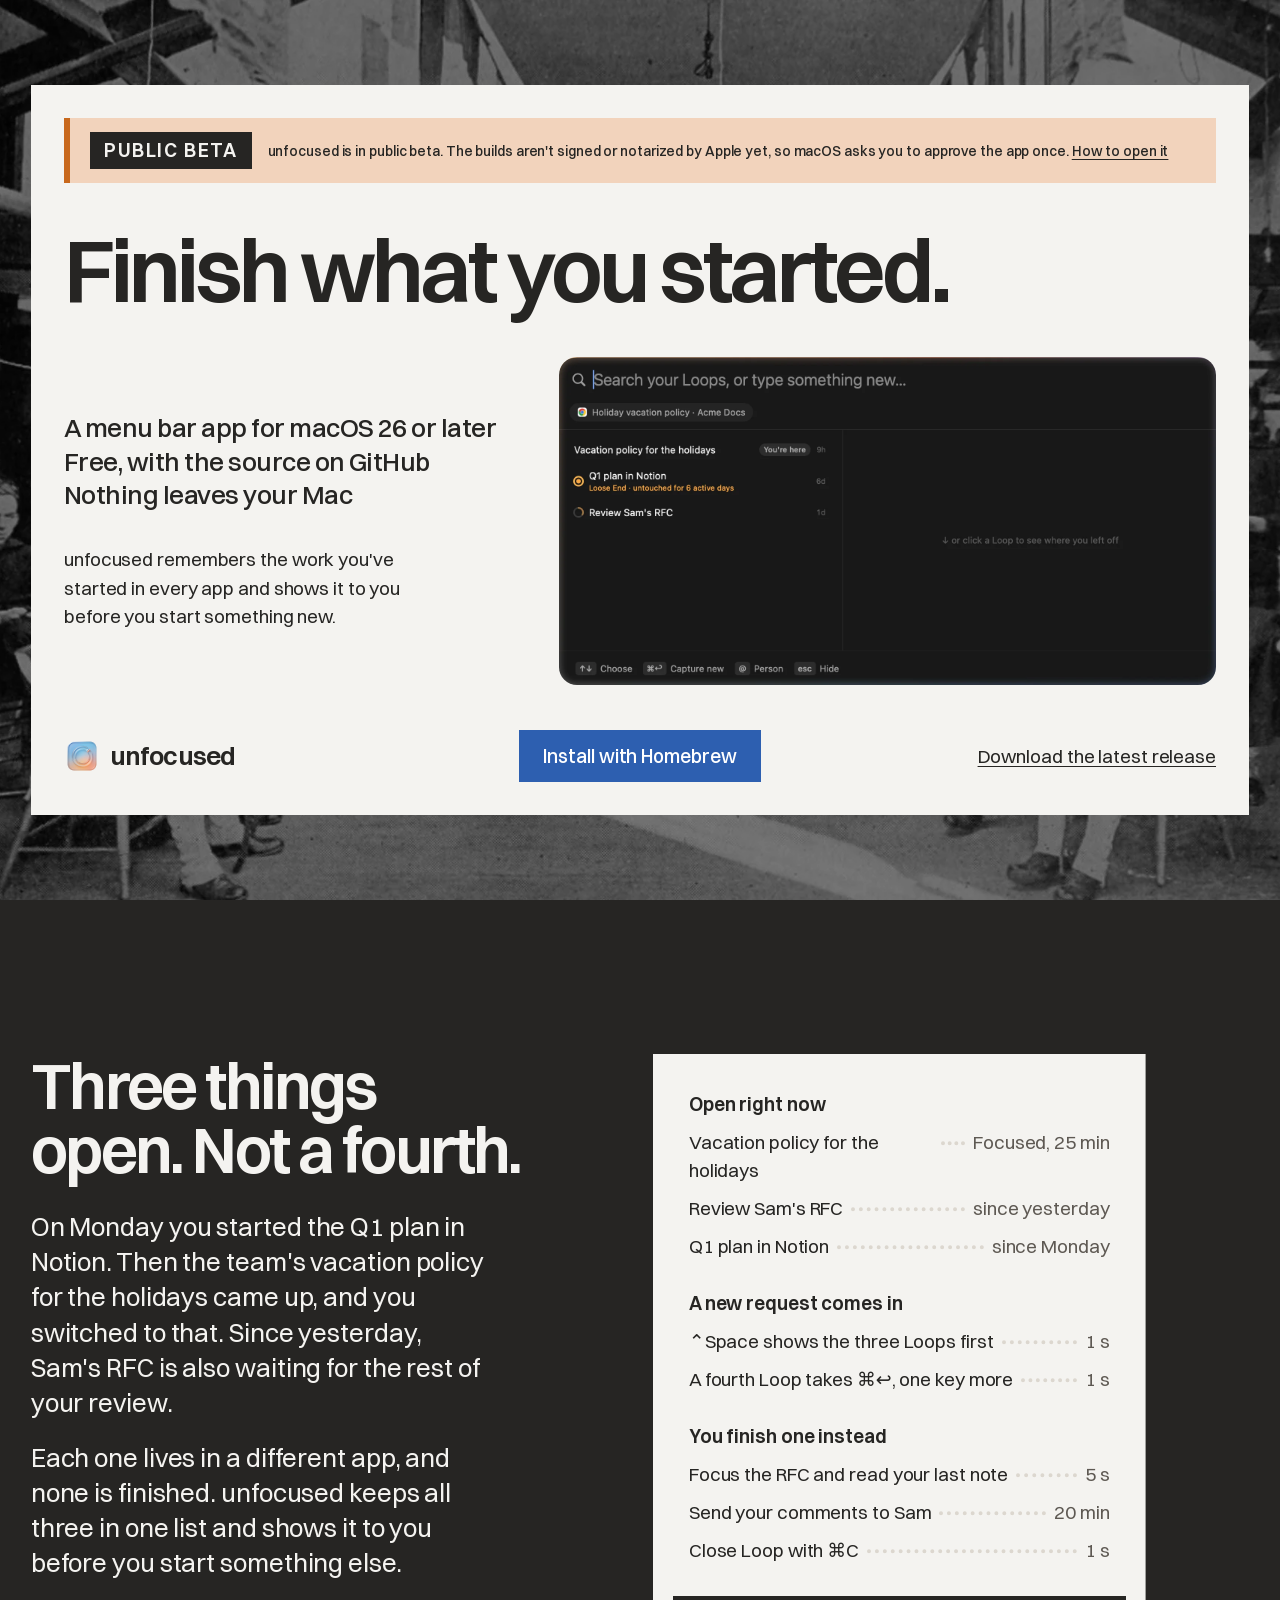
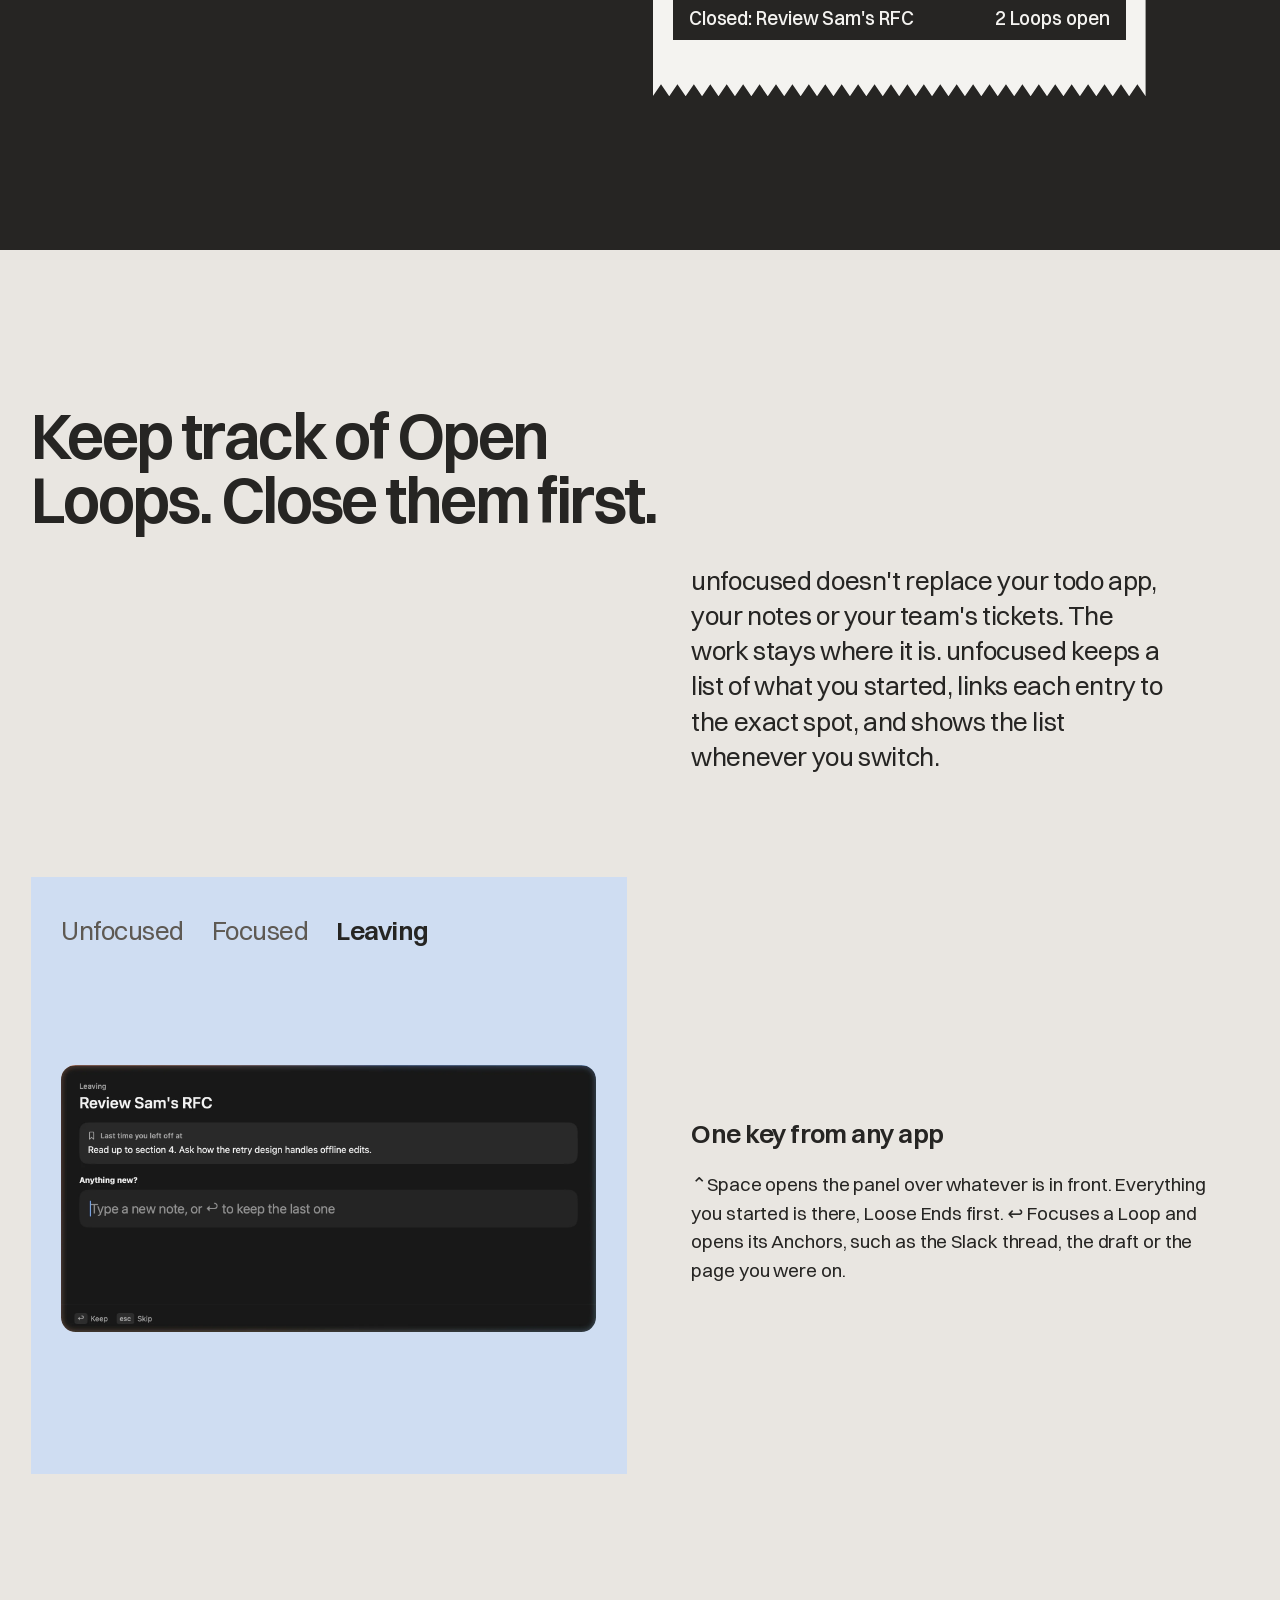
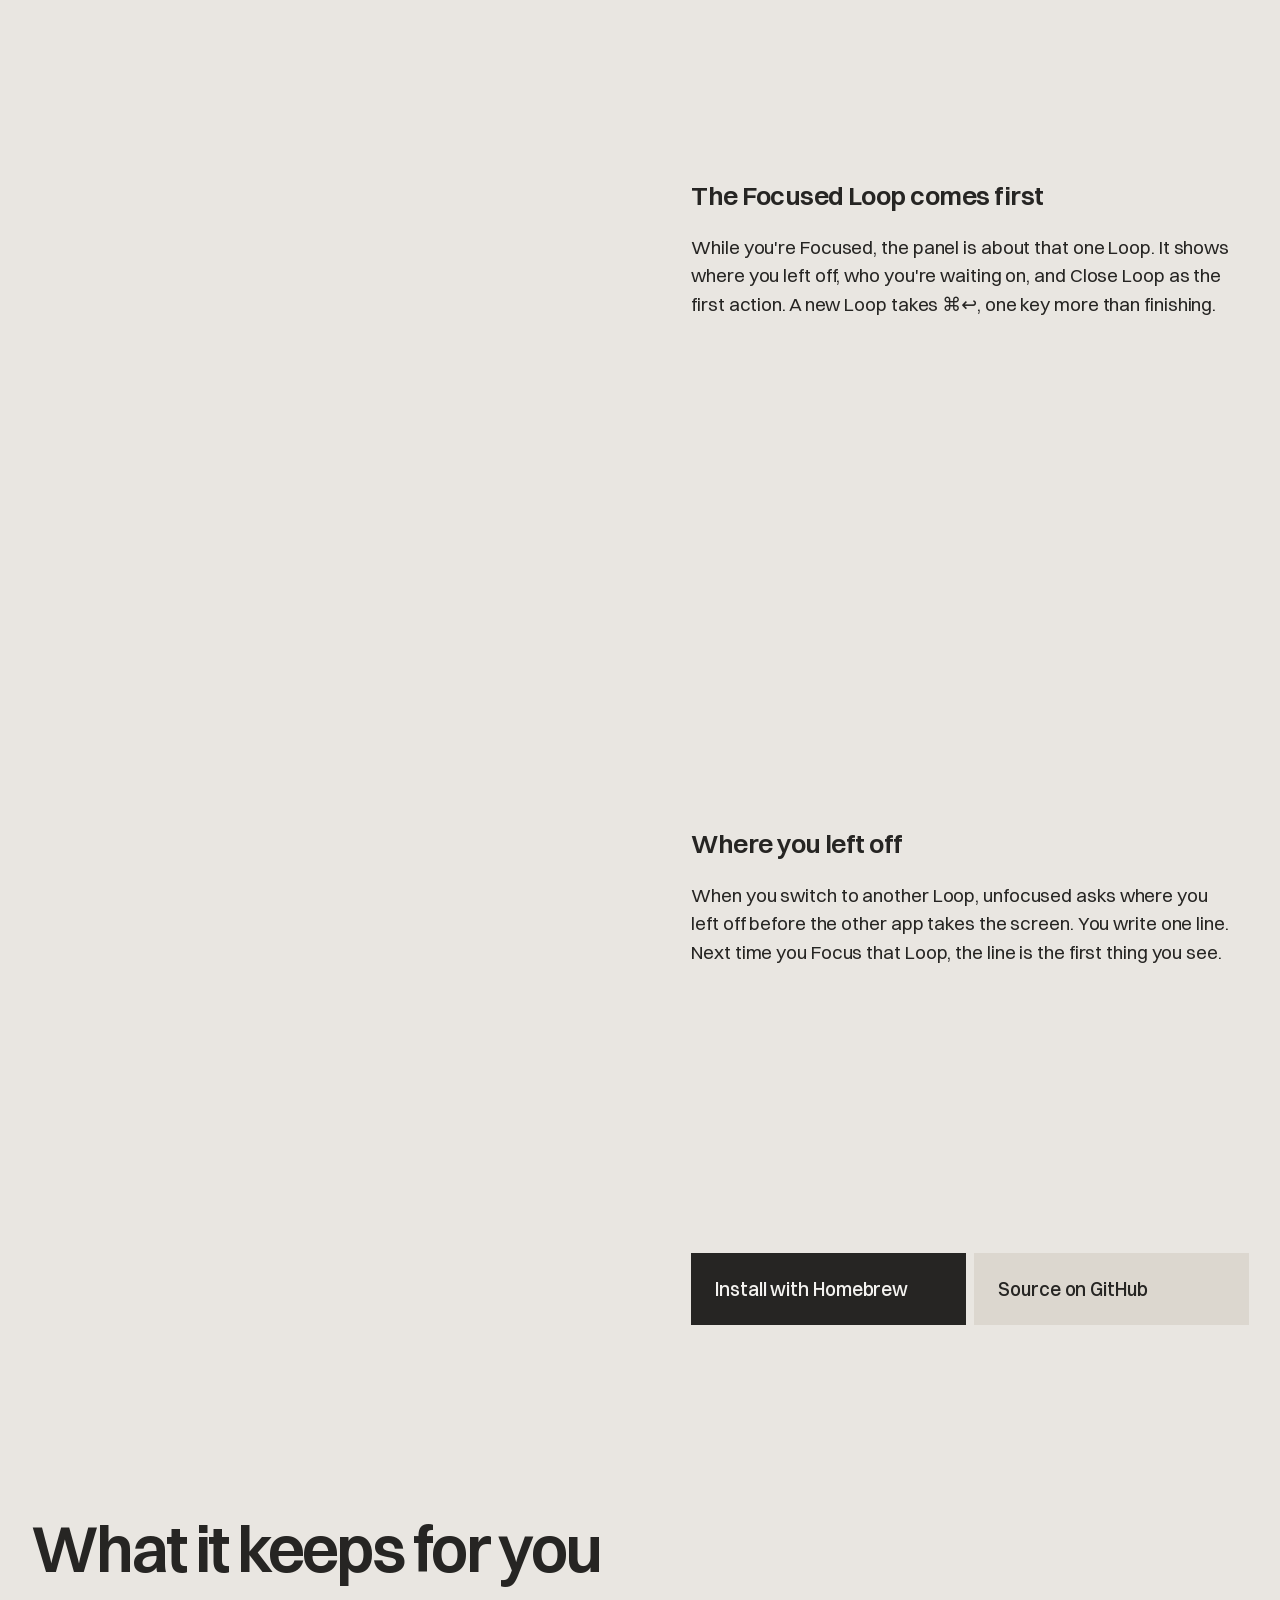
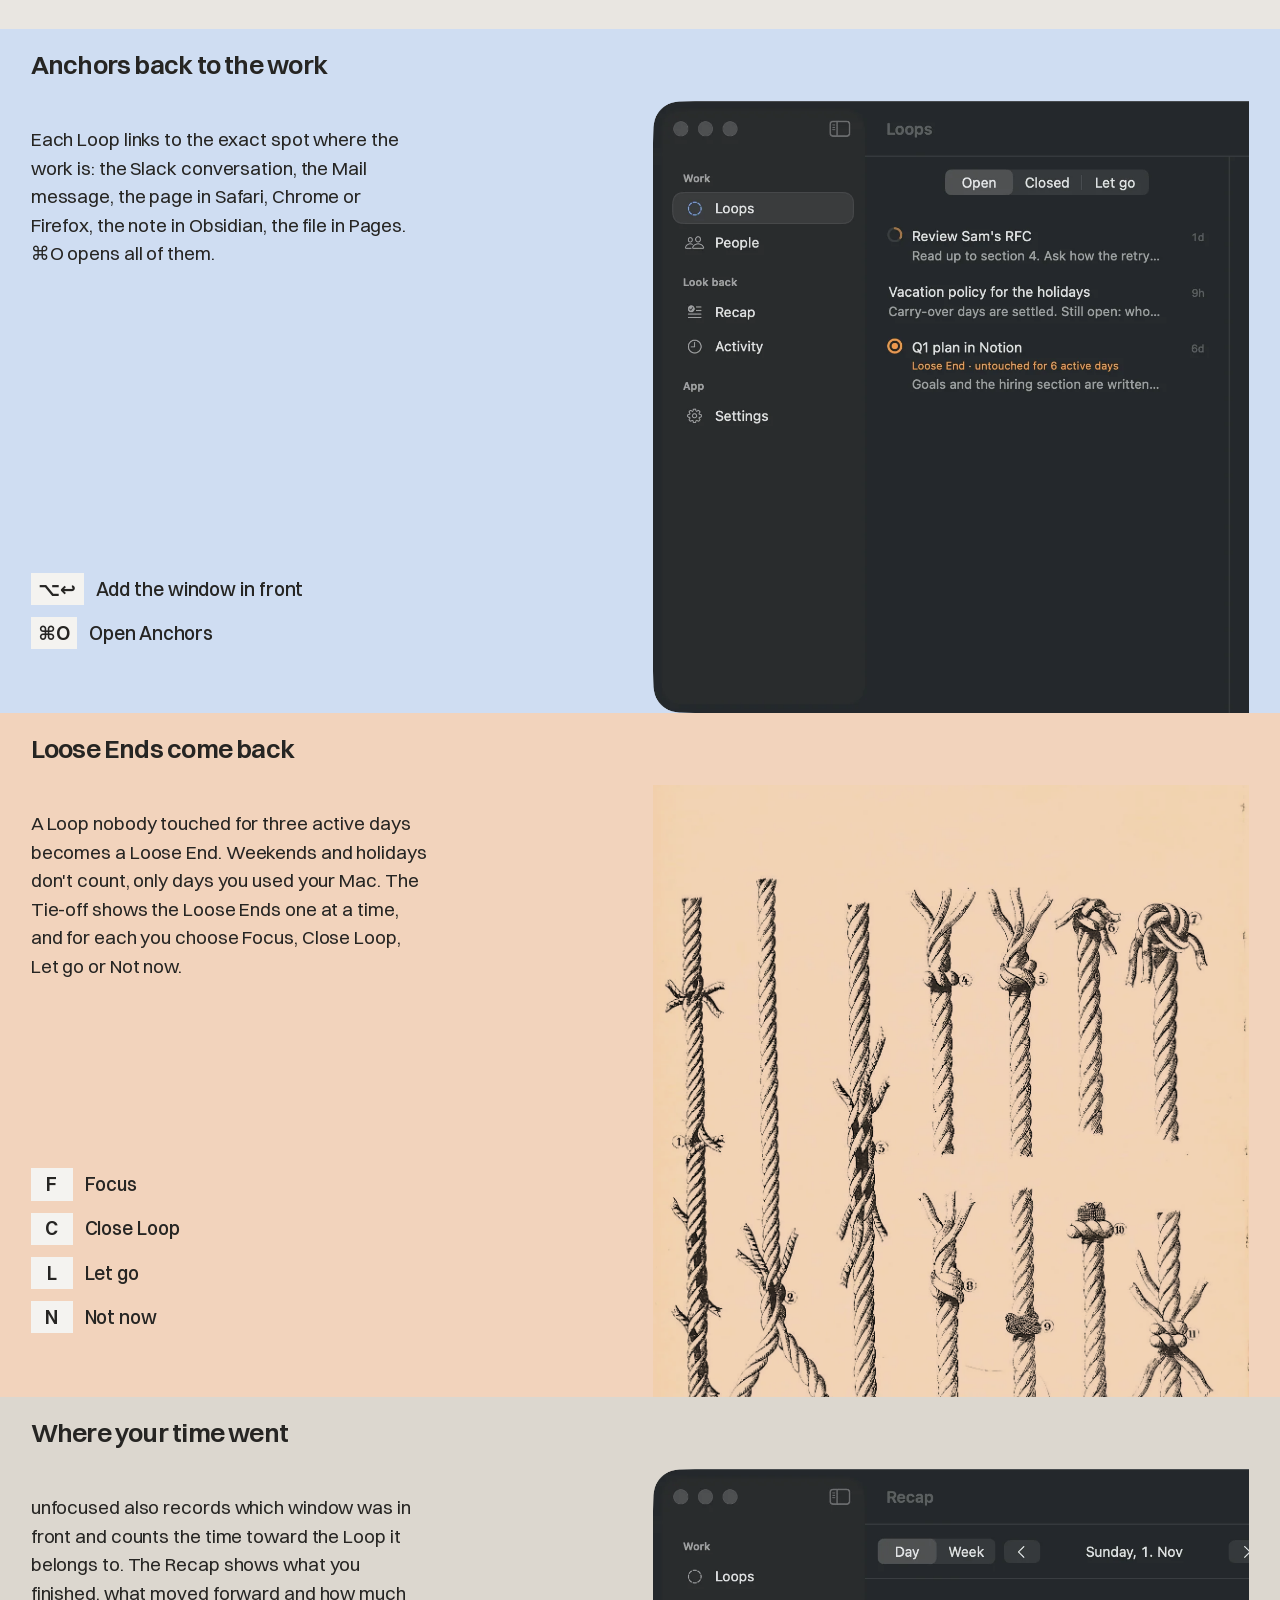
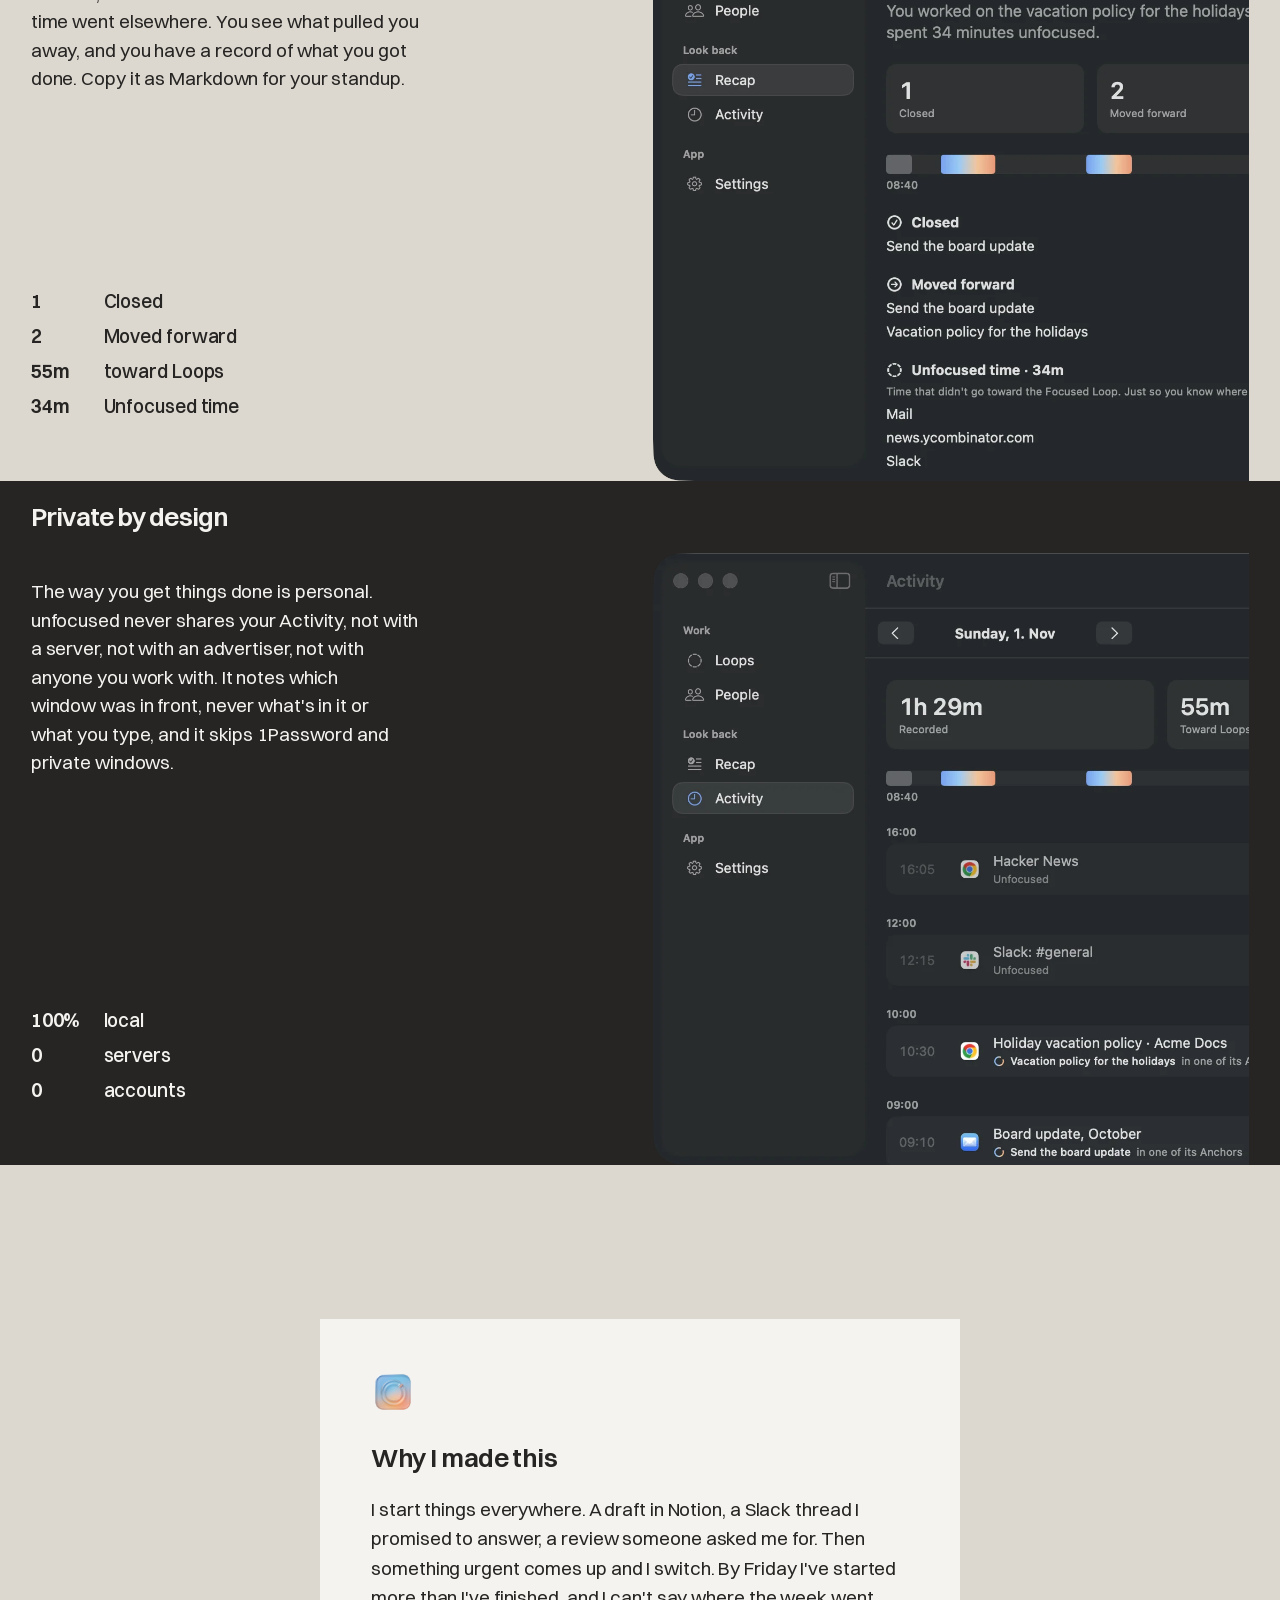
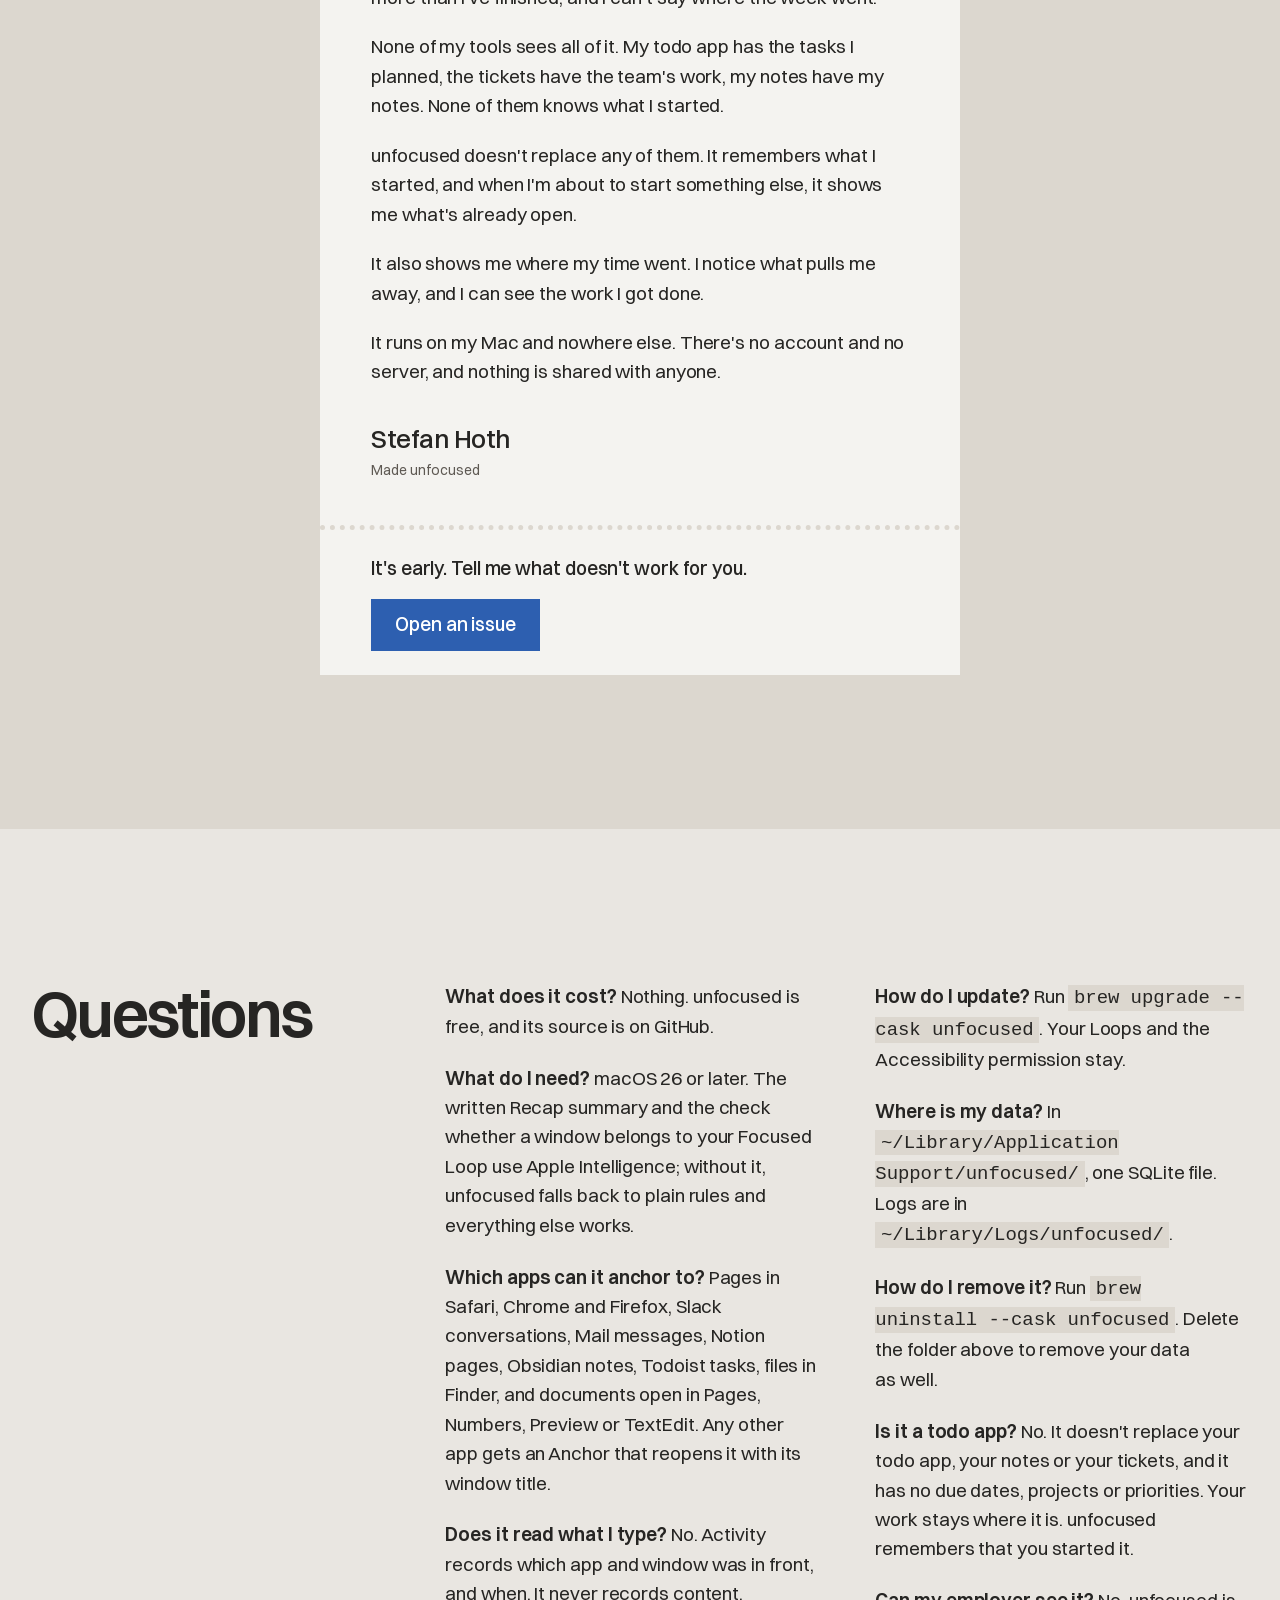
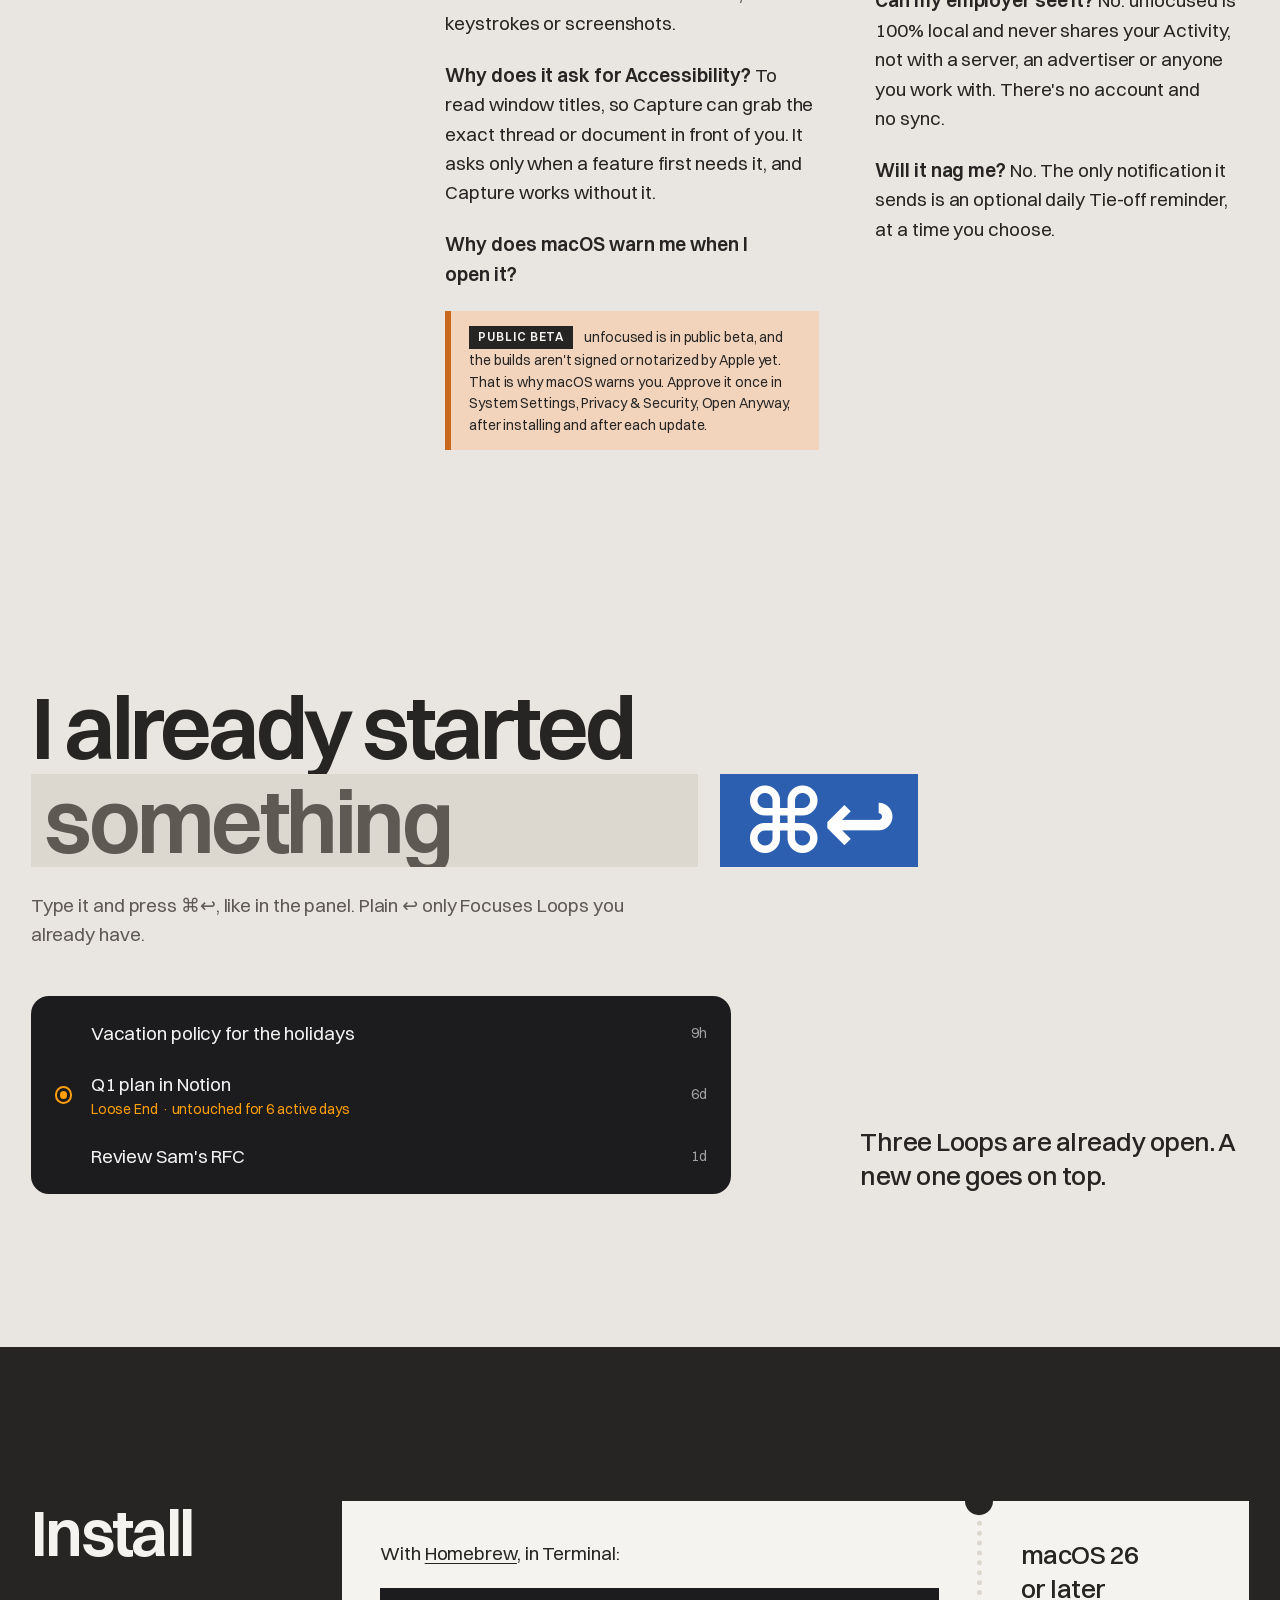
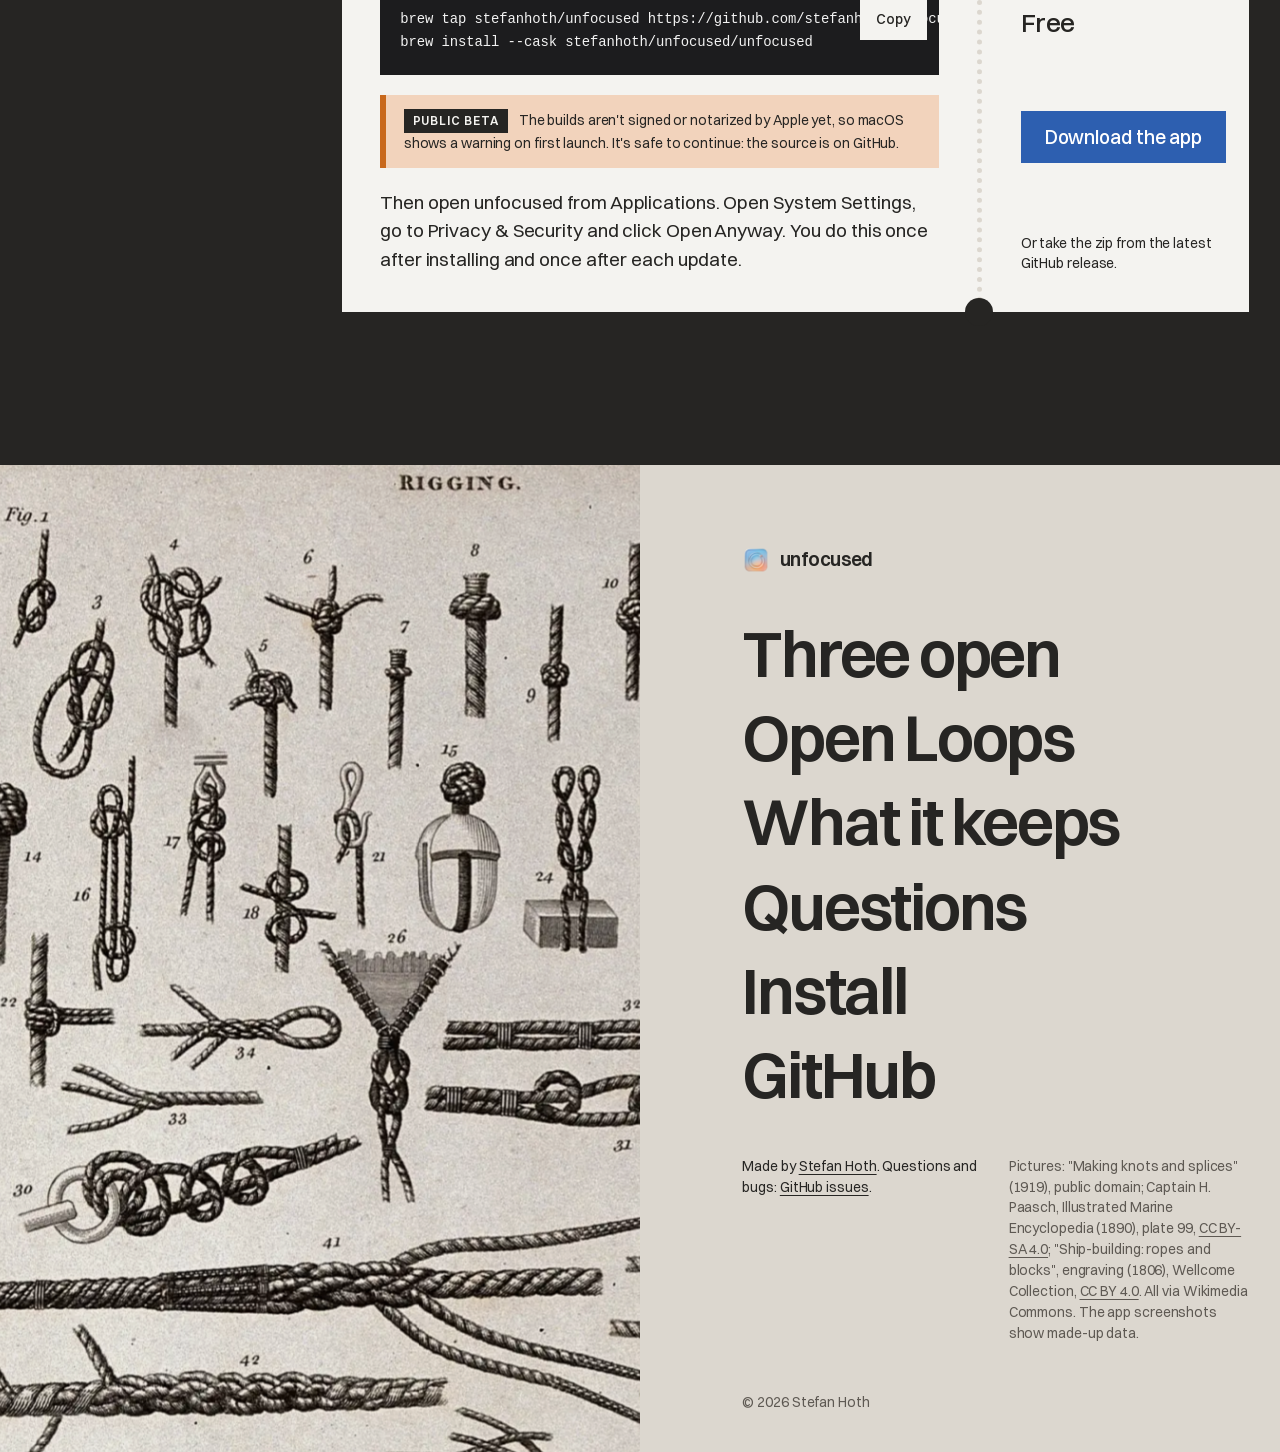
==== commit 53c0fede: "feat(site): add Public Beta badge, banner and notices Explains on the landing page why the builds ar" ====
--- a/site/public/index.html
+++ b/site/public/index.html
@@ -35,6 +35,7 @@
 <header class="hero" id="top">
   <img class="hero__room" src="img/knot-class-1919.webp" width="1800" height="1212" alt="A room of young sailors in 1919, each holding a length of rope, learning knots from an instructor.">
   <div class="hero__card">
+    <p class="beta-banner" data-rise data-i="0"><span class="beta-badge">Public Beta</span><span>unfocused is in public beta. The builds aren't signed or notarized by Apple yet, so macOS asks you to approve the app once. <a class="link-plain" href="#install">How to open it</a></span></p>
     <h1 class="hero__title" data-rise data-i="0">
       <span>Finish what</span> <span>you</span> <span>started.</span>
     </h1>
@@ -178,7 +179,8 @@
     <p><b>Which apps can it anchor to?</b> Pages in Safari, Chrome and Firefox, Slack conversations, Mail messages, Notion pages, Obsidian notes, Todoist tasks, files in Finder, and documents open in Pages, Numbers, Preview or TextEdit. Any other app gets an Anchor that reopens it with its window title.</p>
     <p><b>Does it read what I type?</b> No. Activity records which app and window was in front, and when. It never records content, keystrokes or screenshots.</p>
     <p><b>Why does it ask for Accessibility?</b> To read window titles, so Capture can grab the exact thread or document in front of you. It asks only when a feature first needs it, and Capture works without it.</p>
-    <p><b>Why does macOS warn me when I open it?</b> The builds aren't notarized by Apple yet. Approve it once in System Settings, Privacy &amp; Security, Open Anyway, after installing and after each update.</p>
+    <div class="faq__item"><p><b>Why does macOS warn me when I open it?</b></p>
+    <p class="notice"><span class="beta-badge">Public Beta</span> unfocused is in public beta, and the builds aren't signed or notarized by Apple yet. That is why macOS warns you. Approve it once in System Settings, Privacy &amp; Security, Open Anyway, after installing and after each update.</p></div>
     <p><b>How do I update?</b> Run <code>brew upgrade --cask unfocused</code>. Your Loops and the Accessibility permission stay.</p>
     <p><b>Where is my data?</b> In <code>~/Library/Application Support/unfocused/</code>, one SQLite file. Logs are in <code>~/Library/Logs/unfocused/</code>.</p>
     <p><b>How do I remove it?</b> Run <code>brew uninstall --cask unfocused</code>. Delete the folder above to remove your data as well.</p>
@@ -218,7 +220,8 @@
 brew install --cask stefanhoth/unfocused/unfocused</code></pre>
         <button class="copy" type="button" data-copy="cmd-install">Copy</button>
       </div>
-      <p class="ticket__then">Then open unfocused from Applications. macOS says it can't check the app, because the builds aren't notarized yet. Open System Settings, go to Privacy &amp; Security and click Open Anyway. You do this once after installing and once after each update.</p>
+      <p class="notice"><span class="beta-badge">Public Beta</span> The builds aren't signed or notarized by Apple yet, so macOS shows a warning on first launch. It's safe to continue: the source is on GitHub.</p>
+      <p class="ticket__then">Then open unfocused from Applications. Open System Settings, go to Privacy &amp; Security and click Open Anyway. You do this once after installing and once after each update.</p>
     </div>
     <div class="ticket__stub">
       <p class="ticket__req">macOS 26 or later<br>Free</p>
--- a/site/public/styles.css
+++ b/site/public/styles.css
@@ -85,6 +85,14 @@
 .hero { position: relative; min-height: 100svh; display: grid; place-items: center; padding: clamp(1rem, 4vw, 3.5rem) var(--margin); overflow: hidden; background: var(--ink); }
 .hero__room { position: absolute; inset: 0; width: 100%; height: 100%; object-fit: cover; filter: brightness(0.55) grayscale(0.2); }
 .hero__card { position: relative; width: min(84rem, 100%); background: var(--paper); padding: clamp(1.25rem, 2.6vw, 2.75rem); display: grid; gap: clamp(1.75rem, 3.5vw, 3.5rem); }
+.beta-badge { display: inline-block; flex: none; background: var(--ink); color: var(--paper-ink); font-size: var(--step-small); font-weight: 600; letter-spacing: 0.08em; text-transform: uppercase; line-height: 1; padding: 0.45rem 0.7rem; }
+.beta-banner { max-width: none; display: flex; align-items: center; gap: 1rem; background: var(--peach); border-left: 6px solid var(--loose); padding: 0.9rem 1.25rem; font-size: var(--step-small); line-height: 1.4; font-weight: 500; }
+.beta-banner .beta-badge { font-size: var(--step-body); padding: 0.55rem 0.9rem; }
+.notice { max-width: none; background: var(--peach); border-left: 6px solid var(--loose); padding: 0.9rem 1.1rem; font-size: var(--step-small); line-height: 1.5; }
+.notice .beta-badge { margin-right: 0.5rem; font-size: 0.75rem; padding: 0.35rem 0.55rem; vertical-align: 0.05em; }
+.faq__item { break-inside: avoid; }
+.faq__item p { margin-bottom: 0.6rem; }
+.faq__text .notice { margin-bottom: 1.4rem; font-size: var(--step-small); }
 .hero__title { font-size: var(--step-display); line-height: 0.95; letter-spacing: -0.045em; }
 .hero__body { display: grid; grid-template-columns: 5fr 7fr; gap: var(--gutter); align-items: center; }
 .hero__text { display: grid; gap: 2rem; align-content: start; }
@@ -262,6 +270,7 @@
   .foot__side { padding: 3rem var(--margin) 2rem; }
 }
 @media (max-width: 40rem) {
+  .beta-banner { flex-direction: column; align-items: flex-start; gap: 0.6rem; }
   .hero { padding: 0.75rem 0.75rem; }
   .hero__foot { grid-template-columns: 1fr; justify-items: start; }
   .hero__foot .button { width: 100%; }
